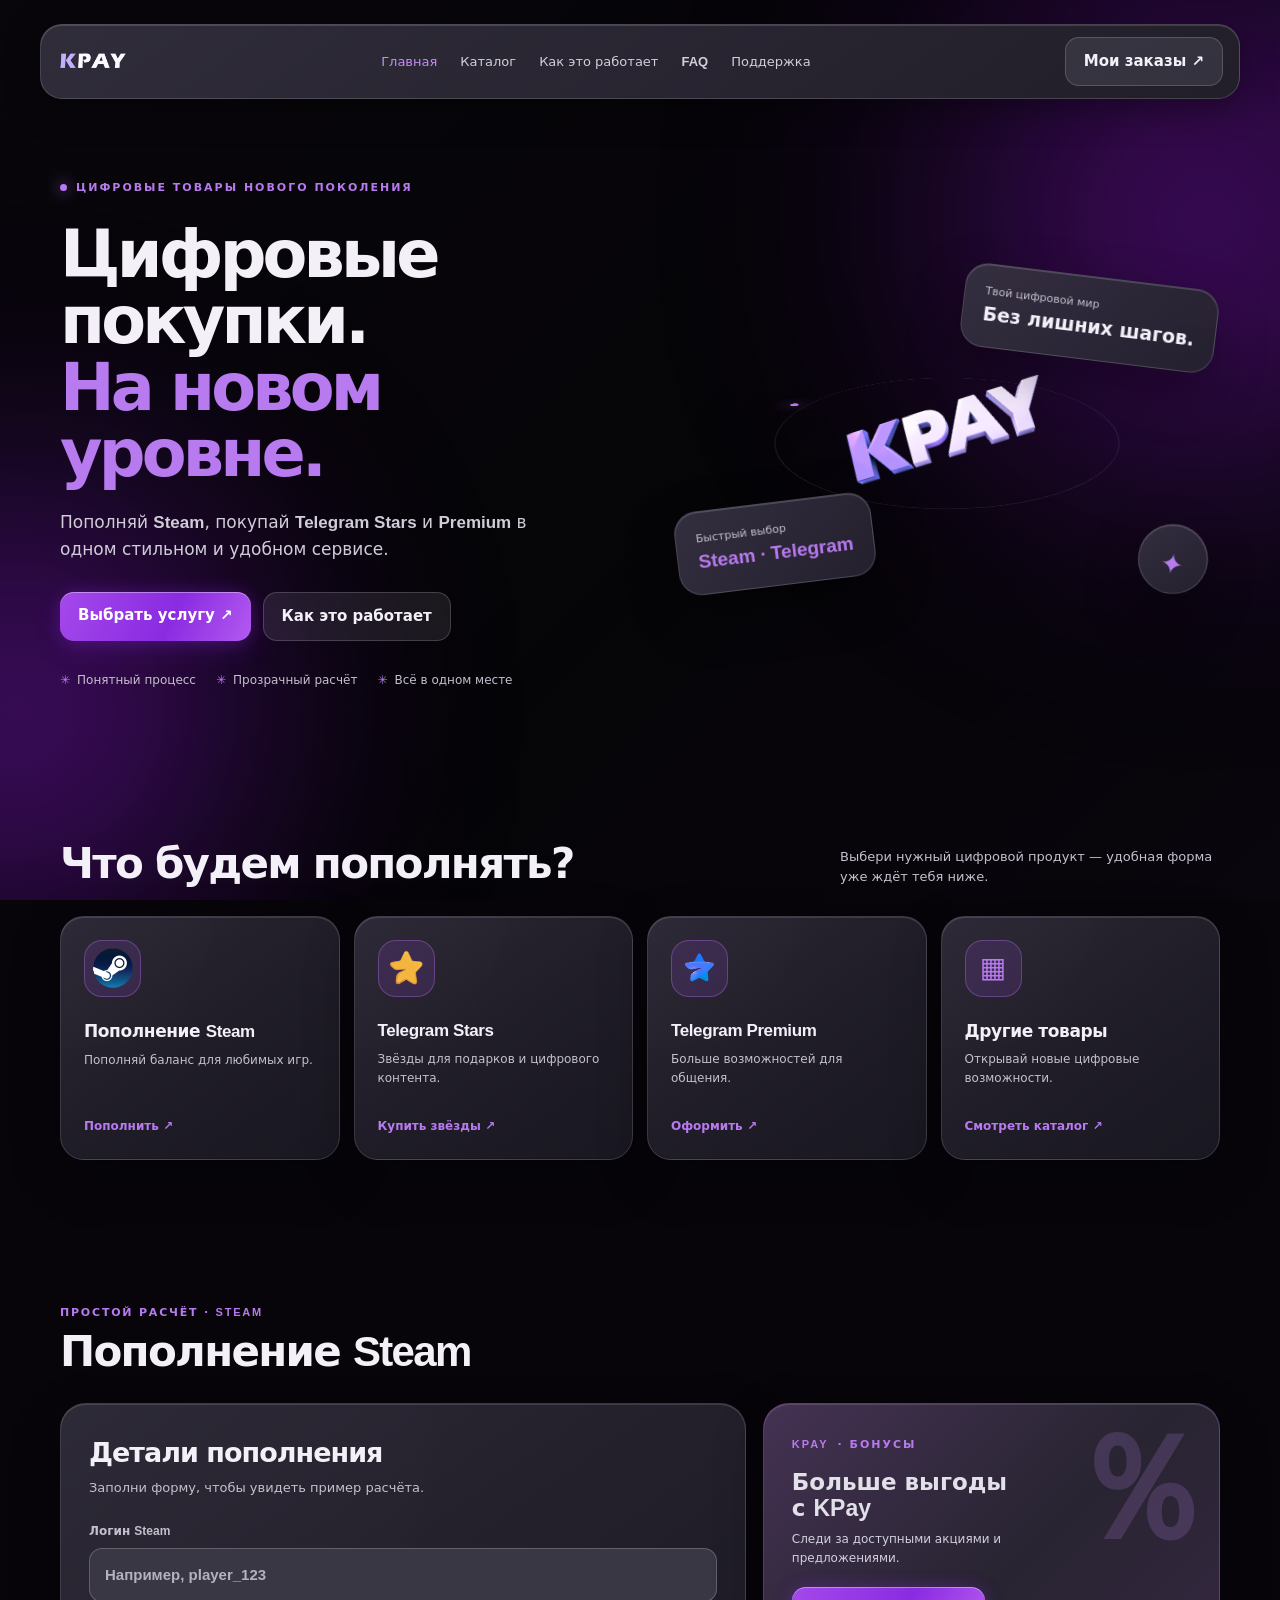
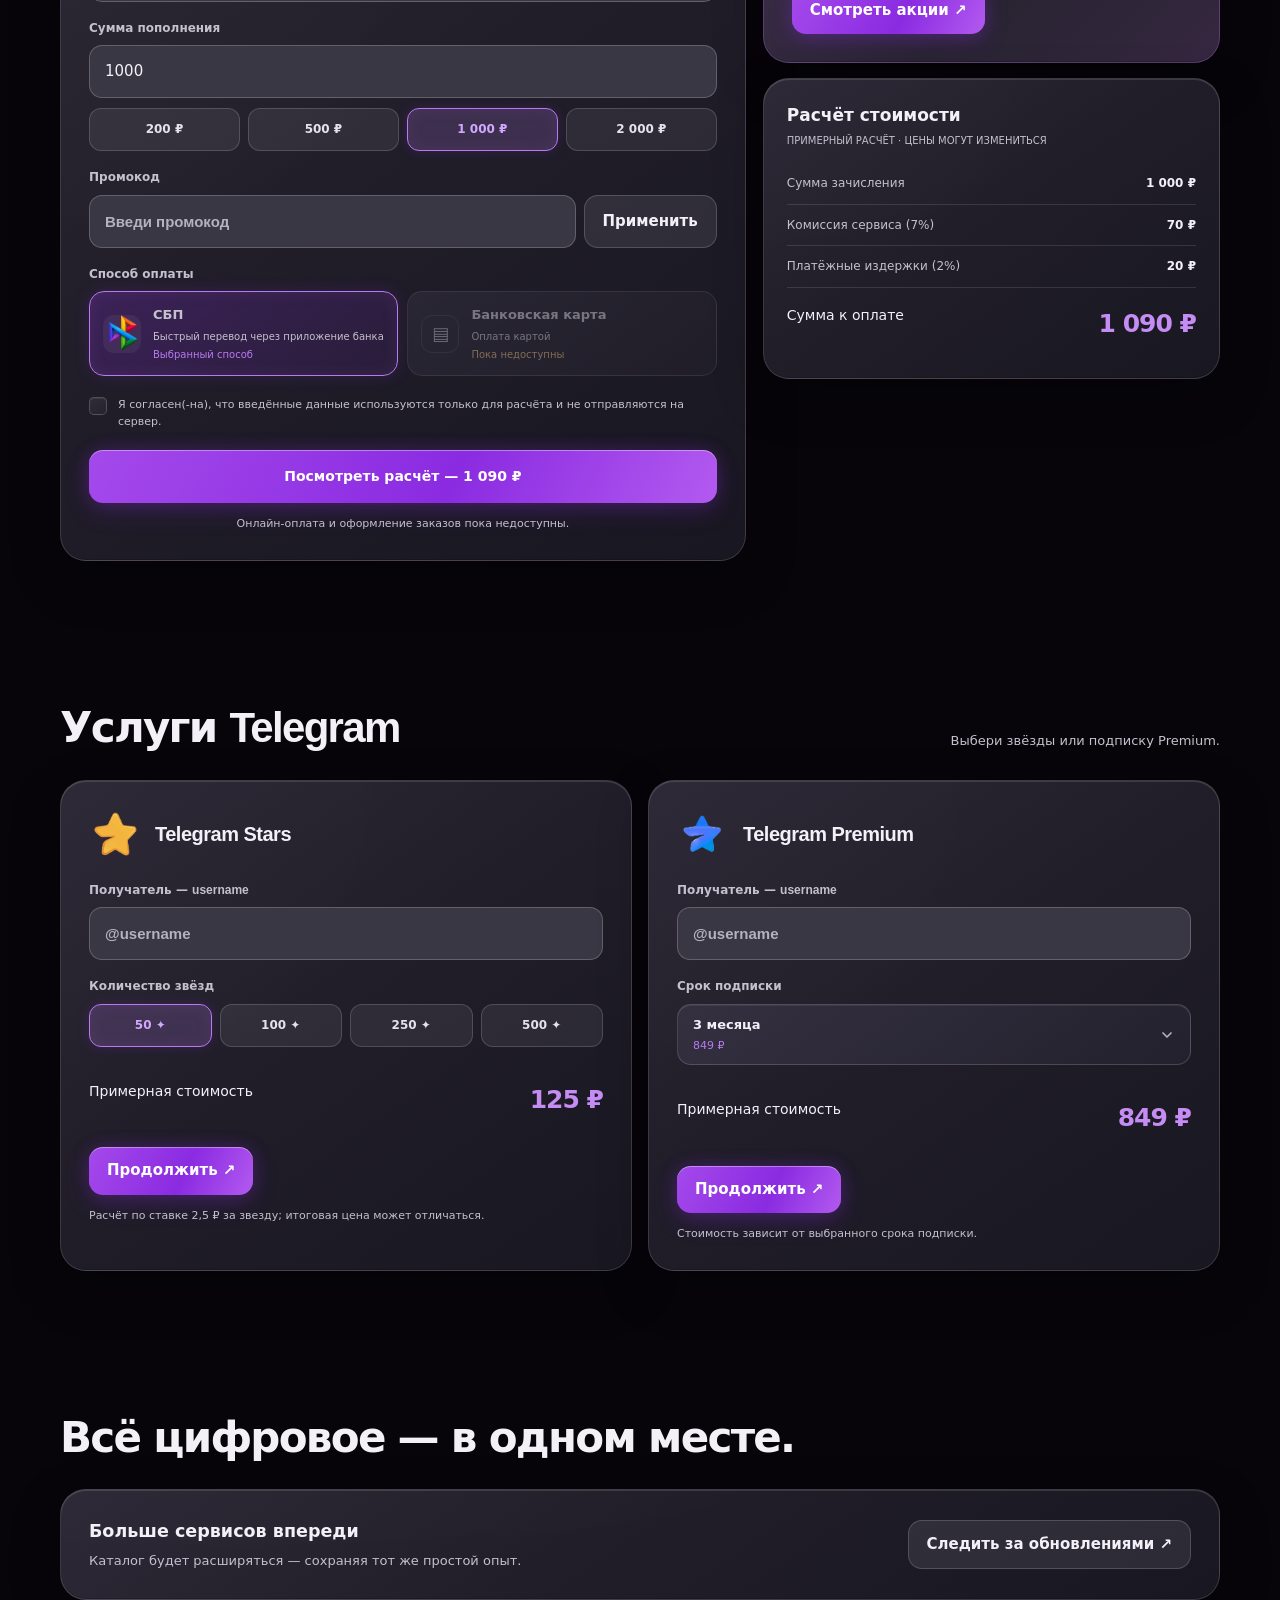
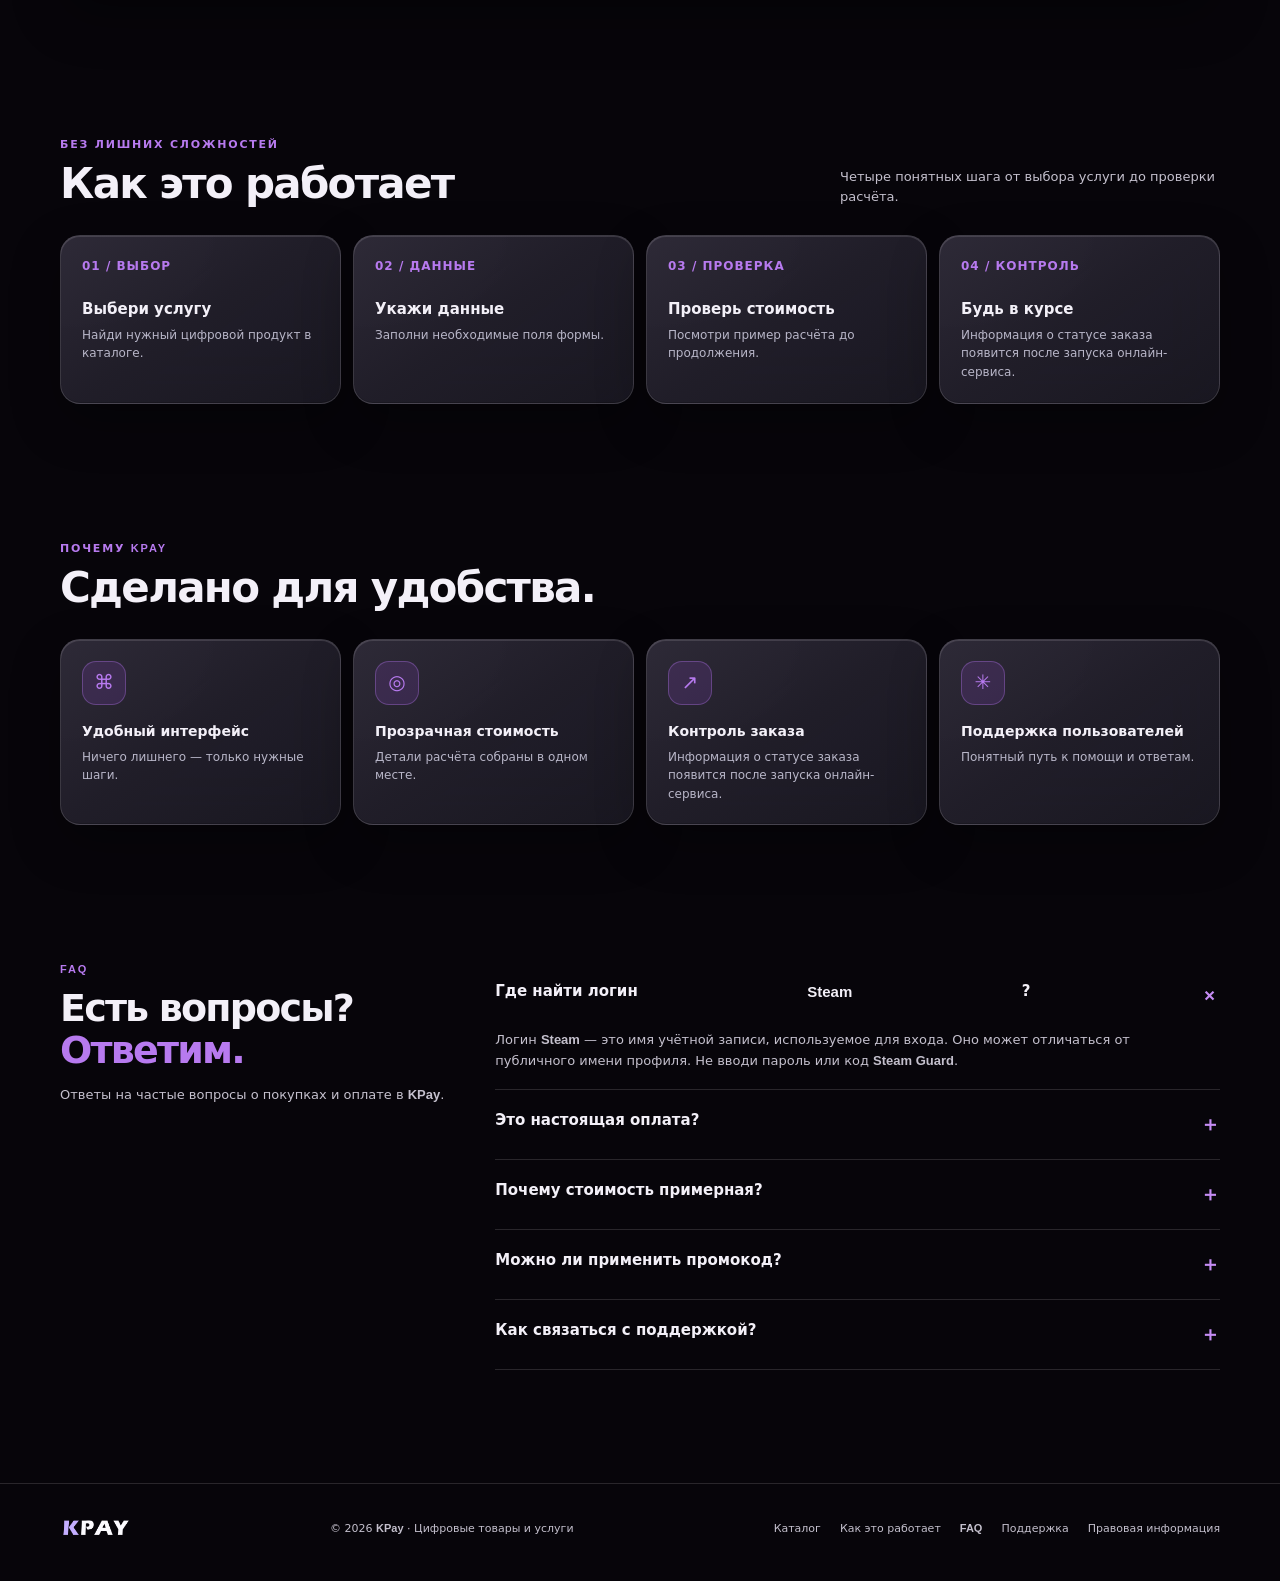
==== index.html @ a268ba8a "Add files via upload" ====
<!doctype html>
<html lang="ru">
<head>
<meta charset="utf-8"><meta name="viewport" content="width=device-width,initial-scale=1">
<meta name="theme-color" content="#07050A"><title>KPay — цифровые покупки на новом уровне</title>
<link rel="stylesheet" href="style.css">
</head>
<body class="home-page">
<div class="ambient-orbs" aria-hidden="true"><span class="ambient-orb ambient-orb-left"></span><span class="ambient-orb ambient-orb-right"></span></div>
<header class="nav">
<a class="brand" href="#home" aria-label="KPay — главная"><img class="brand-logo" src="images/logo.png" alt="KPay"></a>
<nav class="navlinks" aria-label="Основная навигация"><a class="active" href="#home">Главная</a><a href="#catalog">Каталог</a><a href="#how">Как это работает</a><a href="#faq"><span lang="en">FAQ</span></a><a href="#footer">Поддержка</a></nav>
<a class="orders" href="buy.html">Мои заказы ↗</a>
<button class="menu" id="menu" aria-label="Открыть меню" aria-expanded="false">☰</button>
</header>
<nav class="mobile-nav" id="mobileNav" aria-label="Мобильная навигация"><a href="#home">Главная</a><a href="#catalog">Каталог</a><a href="#how">Как это работает</a><a href="#faq"><span lang="en">FAQ</span></a><a href="#footer">Поддержка</a><a href="buy.html">Мои заказы</a><a href="#steam">Пополнение <span lang="en">Steam</span></a></nav>
<main>
<div class="wrap">
<section class="hero" id="home">
<div class="hero-copy"><div class="eyebrow"><i class="pulse"></i> Цифровые товары нового поколения</div>
<h1>Цифровые покупки.<br><span>На новом уровне.</span></h1>
<p>Пополняй <span lang="en">Steam</span>, покупай <span lang="en">Telegram Stars</span> и <span lang="en">Premium</span> в одном стильном и удобном сервисе.</p>
<div class="actions"><a class="btn btn-primary" href="#catalog">Выбрать услугу ↗</a><a class="btn btn-secondary" href="#how">Как это работает</a></div>
<div class="trust"><span><b class="check">✳</b> Понятный процесс</span><span><b class="check">✳</b> Прозрачный расчёт</span><span><b class="check">✳</b> Всё в одном месте</span></div></div>
<div class="art" aria-label="Декоративная композиция из стеклянных цифровых объектов"><div class="orbit"></div><img class="coin" src="images/sio.png" alt="sio"><div class="float-card fc1"><small>Твой цифровой мир</small><strong>Без лишних шагов.</strong></div><div class="float-card fc2"><small>Быстрый выбор</small><strong class="mint-text" lang="en">Steam · Telegram</strong></div><div class="float-card fc3">✦</div></div>
</section>
<section id="catalog"><div class="section-head"><div><h2>Что будем пополнять?</h2></div><p>Выбери нужный цифровой продукт — удобная форма уже ждёт тебя ниже.</p></div>
<div class="catalog">
<article class="product glass"><div class="picon"><img class="product-logo" src="images/steam.png" alt=""></div><h3>Пополнение <span lang="en">Steam</span></h3><p>Пополняй баланс для любимых игр.</p><a class="text-btn" href="#steam">Пополнить <span>↗</span></a></article>
<article class="product glass"><div class="picon"><img class="product-logo" src="images/asda.png" alt=""></div><h3 lang="en">Telegram Stars</h3><p>Звёзды для подарков и цифрового контента.</p><a class="text-btn" href="#stars">Купить звёзды <span>↗</span></a></article>
<article class="product glass"><div class="picon"><img class="product-logo" src="images/sad.png" alt=""></div><h3 lang="en">Telegram Premium</h3><p>Больше возможностей для общения.</p><a class="text-btn" href="#premium">Оформить <span>↗</span></a></article>
<article class="product glass"><div class="picon">▦</div><h3>Другие товары</h3><p>Открывай новые цифровые возможности.</p><a class="text-btn" href="#other">Смотреть каталог <span>↗</span></a></article>
</div></section>
<section class="steam" id="steam"><div class="section-head"><div><div class="kicker">Простой расчёт · <span lang="en">Steam</span></div><h2>Пополнение <span lang="en">Steam</span></h2></div></div>
<div class="form-layout"><form class="panel glass" id="steamForm"><h2>Детали пополнения</h2><p class="sub">Заполни форму, чтобы увидеть пример расчёта.</p>
<div class="field"><label for="login">Логин <span lang="en">Steam</span></label><input id="login" placeholder="Например, player_123" autocomplete="off" lang="en"></div>
<div class="field"><label for="amount">Сумма пополнения</label><input id="amount" type="number" min="100" max="100000" step="50" value="1000"><div class="amounts amounts-spaced"><button type="button" class="amount" data-amount="200">200 ₽</button><button type="button" class="amount" data-amount="500">500 ₽</button><button type="button" class="amount selected" data-amount="1000">1 000 ₽</button><button type="button" class="amount" data-amount="2000">2 000 ₽</button></div></div>
<div class="field"><label for="promo">Промокод</label><div class="promo-row"><input id="promo" placeholder="Введи промокод" lang="en"><button class="btn btn-secondary" type="button" id="applyPromo">Применить</button></div><div id="promoMsg" class="hint promo-message"></div></div>
<div class="field"><span class="field-label">Способ оплаты</span><div class="payment-options">
<button type="button" class="pay-option selected" data-pay="СБП" aria-pressed="true"><img class="payment-logo" src="images/sbp.png" alt=""><span class="payment-copy"><strong>СБП</strong><span class="payment-description">Быстрый перевод через приложение банка</span><span class="payment-caption">Выбранный способ</span></span></button>
<button type="button" class="pay-option pay-option-disabled" disabled aria-label="Банковская карта — пока недоступна"><span class="card-icon" aria-hidden="true">▤</span><span class="payment-copy"><strong>Банковская карта</strong><span class="payment-description">Оплата картой</span><span class="payment-status">Пока недоступны</span></span></button>
</div></div>
<label class="terms"><input type="checkbox" id="agree"><span>Я согласен(-на), что введённые данные используются только для расчёта и не отправляются на сервер.</span></label>
<button class="btn btn-primary pay-button" type="submit">Посмотреть расчёт — <span id="payAmount">1 090 ₽</span></button><p class="notice">Онлайн-оплата и оформление заказов пока недоступны.</p></form>
<aside class="side-stack"><div class="panel glass promo-card"><div class="eyebrow"><span lang="en">KPay</span> · бонусы</div><h3>Больше выгоды с <span lang="en">KPay</span></h3><p>Следи за доступными акциями и предложениями.</p><button class="btn btn-primary" type="button" data-toast="Акции появятся позже">Смотреть акции ↗</button></div>
<div class="panel glass summary"><h3>Расчёт стоимости</h3><div class="estimate-label">ПРИМЕРНЫЙ РАСЧЁТ · ЦЕНЫ МОГУТ ИЗМЕНИТЬСЯ</div><div class="sumline"><span>Сумма зачисления</span><strong id="credit">1 000 ₽</strong></div><div class="sumline"><span>Комиссия сервиса (7%)</span><strong id="fee">70 ₽</strong></div><div class="sumline"><span>Платёжные издержки (2%)</span><strong id="costs">20 ₽</strong></div><div class="sumline total"><span>Сумма к оплате</span><strong id="total">1 090 ₽</strong></div></div></aside></div></section>
<section id="telegram"><div class="section-head"><div><h2>Услуги <span lang="en">Telegram</span></h2></div><p>Выбери звёзды или подписку Premium.</p></div><div class="telegram-products">
<article class="panel glass telegram-product" id="stars"><div class="telegram-product-head"><img class="telegram-product-logo" src="images/asda.png" alt=""><h3 lang="en">Telegram Stars</h3></div><div class="field"><label for="recipient">Получатель — <span lang="en">username</span></label><input id="recipient" placeholder="@username" lang="en"></div><div class="field"><span class="field-label">Количество звёзд</span><div class="amounts" id="starAmounts"><button class="amount selected" data-stars="50" type="button">50 ✦</button><button class="amount" data-stars="100" type="button">100 ✦</button><button class="amount" data-stars="250" type="button">250 ✦</button><button class="amount" data-stars="500" type="button">500 ✦</button></div></div><div class="sumline total"><span>Примерная стоимость</span><strong id="starTotal">125 ₽</strong></div><button class="btn btn-primary action-spaced" type="button" data-order-type="stars">Продолжить ↗</button><p class="notice notice-left">Расчёт по ставке 2,5 ₽ за звезду; итоговая цена может отличаться.</p></article>
<article class="panel glass telegram-product" id="premium"><div class="telegram-product-head"><img class="telegram-product-logo" src="images/sad.png" alt=""><h3 lang="en">Telegram Premium</h3></div><div class="field"><label for="premiumUser">Получатель — <span lang="en">username</span></label><input id="premiumUser" placeholder="@username" lang="en"></div><div class="field"><span class="field-label" id="periodLabel">Срок подписки</span><div class="duration-select"><button class="duration-trigger" type="button" id="periodToggle" aria-haspopup="listbox" aria-expanded="false" aria-labelledby="periodLabel periodValue"><span class="duration-current"><strong id="periodValue">3 месяца</strong><span id="periodPrice">849 ₽</span></span><svg class="duration-chevron" aria-hidden="true" viewBox="0 0 16 16"><path d="m4 6 4 4 4-4"/></svg></button><div class="duration-menu" id="periodOptions" role="listbox" aria-labelledby="periodLabel" hidden><button class="duration-option selected" type="button" role="option" aria-selected="true" data-period="3"><span>3 месяца</span><strong>849 ₽</strong></button><button class="duration-option" type="button" role="option" aria-selected="false" data-period="6"><span>6 месяцев</span><strong>1 599 ₽</strong></button><button class="duration-option" type="button" role="option" aria-selected="false" data-period="12"><span>12 месяцев</span><strong>2 999 ₽</strong></button></div></div></div><div class="sumline total"><span>Примерная стоимость</span><strong id="premiumTotal">849 ₽</strong></div><button class="btn btn-primary action-spaced" type="button" data-order-type="premium">Продолжить ↗</button><p class="notice notice-left">Стоимость зависит от выбранного срока подписки.</p></article>
</div></section>
<section id="other"><div class="section-head"><div><h2>Всё цифровое — в одном месте.</h2></div></div><div class="panel glass ecosystem-panel"><div><h3 class="ecosystem-title">Больше сервисов впереди</h3><p class="ecosystem-description">Каталог будет расширяться — сохраняя тот же простой опыт.</p></div><button class="btn btn-secondary" data-toast="Новые товары появятся позже">Следить за обновлениями ↗</button></div></section>
<section id="how"><div class="section-head"><div><div class="kicker">Без лишних сложностей</div><h2>Как это работает</h2></div><p>Четыре понятных шага от выбора услуги до проверки расчёта.</p></div><div class="steps"><article class="step glass"><div class="num">01 / ВЫБОР</div><h3>Выбери услугу</h3><p>Найди нужный цифровой продукт в каталоге.</p></article><article class="step glass"><div class="num">02 / ДАННЫЕ</div><h3>Укажи данные</h3><p>Заполни необходимые поля формы.</p></article><article class="step glass"><div class="num">03 / ПРОВЕРКА</div><h3>Проверь стоимость</h3><p>Посмотри пример расчёта до продолжения.</p></article><article class="step glass"><div class="num">04 / КОНТРОЛЬ</div><h3>Будь в курсе</h3><p>Информация о статусе заказа появится после запуска онлайн-сервиса.</p></article></div></section>
<section><div class="section-head"><div><div class="kicker">Почему <span lang="en">KPay</span></div><h2>Сделано для удобства.</h2></div></div><div class="benefits"><article class="benefit glass"><div class="picon">⌘</div><h3>Удобный интерфейс</h3><p>Ничего лишнего — только нужные шаги.</p></article><article class="benefit glass"><div class="picon">◎</div><h3>Прозрачная стоимость</h3><p>Детали расчёта собраны в одном месте.</p></article><article class="benefit glass"><div class="picon">↗</div><h3>Контроль заказа</h3><p>Информация о статусе заказа появится после запуска онлайн-сервиса.</p></article><article class="benefit glass"><div class="picon">✳</div><h3>Поддержка пользователей</h3><p>Понятный путь к помощи и ответам.</p></article></div></section>
<section id="faq"><div class="faq-grid"><div><div class="kicker" lang="en">FAQ</div><h2>Есть вопросы?<br><span class="faq-highlight">Ответим.</span></h2><p>Ответы на частые вопросы о покупках и оплате в <span lang="en">KPay</span>.</p></div><div>
<div class="faq-item open"><button class="faq-q" aria-expanded="true">Где найти логин <span lang="en">Steam</span>?<span>＋</span></button><div class="faq-a">Логин <span lang="en">Steam</span> — это имя учётной записи, используемое для входа. Оно может отличаться от публичного имени профиля. Не вводи пароль или код <span lang="en">Steam Guard</span>.</div></div>
<div class="faq-item"><button class="faq-q" aria-expanded="false">Это настоящая оплата?<span>＋</span></button><div class="faq-a">Онлайн-оплата и оформление заказов пока недоступны. Когда сервис будет готов, мы обновим эту страницу.</div></div>
<div class="faq-item"><button class="faq-q" aria-expanded="false">Почему стоимость примерная?<span>＋</span></button><div class="faq-a">Это предварительный расчёт, а не окончательная цена.</div></div>
<div class="faq-item"><button class="faq-q" aria-expanded="false">Можно ли применить промокод?<span>＋</span></button><div class="faq-a">Промокод <span lang="en">KPay10</span> уменьшает сумму в расчёте на 10%. Онлайн-оплата пока недоступна.</div></div>
<div class="faq-item"><button class="faq-q" aria-expanded="false">Как связаться с поддержкой?<span>＋</span></button><div class="faq-a">Контакты поддержки появятся здесь позже.</div></div>
</div></div></section>
</div>
</main>
<footer id="footer"><div class="wrap foot"><a class="brand" href="#home" aria-label="KPay — главная"><img class="brand-logo" src="images/logo.png" alt="KPay"></a><div>© 2026 <span lang="en">KPay</span> · Цифровые товары и услуги</div><nav class="footlinks"><a href="#catalog">Каталог</a><a href="#how">Как это работает</a><a href="#faq"><span lang="en">FAQ</span></a><a href="#footer" data-toast="Контакты поддержки появятся позже">Поддержка</a><a href="#footer" data-toast="Правовая информация появится позже">Правовая информация</a></nav></div></footer>
<div class="toast" id="toast" role="status" aria-live="polite"></div>
<script src="script.js?v=20261021"></script>
</body></html>
---- style.css ----
:root{--bg:#171717;--snow:#F4FFFB;--mint:#21F1A8;--muted:#a7b4ae;--line:rgba(244,255,251,.12);--glass:rgba(255,255,255,.055);--r:26px}
*{box-sizing:border-box}html{scroll-behavior:smooth;scroll-padding-top:100px}body{margin:0;background:var(--bg);color:var(--snow);font:15px/1.55 Inter,ui-sans-serif,system-ui,-apple-system,BlinkMacSystemFont,"Segoe UI",sans-serif;overflow-x:hidden}
body:before{content:"";position:fixed;inset:0;pointer-events:none;z-index:-1;background:radial-gradient(ellipse at 78% 12%,rgba(33,241,168,.16),transparent 34%),radial-gradient(ellipse at 8% 48%,rgba(33,241,168,.1),transparent 32%),linear-gradient(140deg,#191d1b,#151615 60%,#191c1a);background-size:180% 180%,170% 170%,100% 100%;animation:background-flow 24s ease-in-out infinite alternate}
body:after{content:"";position:fixed;inset:-24%;z-index:-1;pointer-events:none;background:radial-gradient(ellipse at 70% 75%,rgba(33,241,168,.12),transparent 35%),radial-gradient(ellipse at 28% 20%,rgba(91,139,255,.07),transparent 33%);filter:blur(55px);animation:liquid-drift 30s ease-in-out infinite alternate}
a{color:inherit;text-decoration:none}button,input,select{font:inherit}button,a{ -webkit-tap-highlight-color:transparent}button{cursor:pointer}
img{-webkit-user-drag:none;user-select:none;-webkit-user-select:none}
.wrap{width:min(1160px,calc(100% - 40px));margin:auto}.glass{background:linear-gradient(145deg,rgba(255,255,255,.105),rgba(255,255,255,.035) 48%,rgba(255,255,255,.018)),radial-gradient(ellipse at 0% 0%,rgba(255,255,255,.07),transparent 55%);border:1px solid rgba(244,255,251,.16);box-shadow:inset 0 1px rgba(255,255,255,.2),inset 0 -1px rgba(255,255,255,.035),0 18px 60px #0004;backdrop-filter:blur(30px) saturate(145%);-webkit-backdrop-filter:blur(30px) saturate(145%)}
.nav{position:sticky;top:12px;z-index:20;margin:12px auto 0;width:min(1200px,calc(100% - 28px));border-radius:22px;padding:12px 16px;display:flex;align-items:center;gap:25px;background:linear-gradient(145deg,rgba(255,255,255,.095),rgba(255,255,255,.025)),rgba(23,23,23,.72);border:1px solid rgba(244,255,251,.17);backdrop-filter:blur(30px) saturate(150%);-webkit-backdrop-filter:blur(30px) saturate(150%);box-shadow:inset 0 1px rgba(255,255,255,.16),0 10px 35px #0004}
.brand{display:flex;align-items:center;white-space:nowrap}.brand-logo{display:block;width:70px;height:auto;border-radius:12px}
:lang(en){font-family:"Eras Bold ITC",sans-serif;font-weight:700}
.navlinks{display:flex;gap:23px;margin:auto;color:#c0cac5;font-size:13px}.navlinks a:hover,.navlinks a.active{color:var(--mint)}.orders,.btn{border:0;border-radius:14px;padding:12px 18px;font-weight:750;transition:transform .22s,box-shadow .22s,background .22s}.orders{background:rgba(255,255,255,.07);border:1px solid var(--line);color:var(--snow);white-space:nowrap}.orders[aria-expanded="true"]{border-color:rgba(33,241,168,.7);box-shadow:0 0 18px rgba(33,241,168,.15)}.btn-primary{background:linear-gradient(115deg,#43f7b7,var(--mint) 60%,#8dffd5);color:#10231b;box-shadow:inset 0 1px #ffffff9c,0 8px 28px #21f1a822}.btn-secondary{background:rgba(255,255,255,.04);color:var(--snow);border:1px solid #ffffff24}.btn:hover,.orders:hover{transform:translateY(-2px);box-shadow:0 10px 28px #21f1a822}.menu{display:none;background:none;color:var(--snow);border:1px solid var(--line);border-radius:12px;padding:8px 11px}
.orders-page-wrap{width:min(1040px,calc(100% - 32px));margin:48px auto 64px}.orders-page{padding:28px;border-radius:28px}.orders-page-header{display:flex;align-items:center;justify-content:space-between;gap:18px;margin-bottom:26px}.orders-page h1{margin:8px 0 0;font-size:clamp(32px,4vw,48px);letter-spacing:-1.8px}.orders-list{display:grid;gap:12px}.order-empty{padding:18px 14px;border-radius:16px;border:1px dashed rgba(244,255,251,.16);color:var(--muted);line-height:1.5}.order-item{padding:14px 16px;border-radius:16px;background:rgba(255,255,255,.04);border:1px solid rgba(244,255,251,.1)}.order-top{display:flex;align-items:center;justify-content:space-between;gap:10px;margin-bottom:8px}.order-id{font-size:11px;font-weight:800;letter-spacing:.12em;text-transform:uppercase;color:var(--mint)}.order-status{display:inline-flex;align-items:center;padding:5px 8px;border-radius:999px;background:rgba(33,241,168,.12);color:var(--mint);font-size:11px;font-weight:700}.order-status.done{background:rgba(33,241,168,.14);color:var(--mint)}.order-status.pending{background:rgba(255,188,66,.14);color:#ffd166}.order-item h4{margin:0 0 6px;font-size:18px;letter-spacing:-.4px}.order-item p{margin:0;color:var(--muted);font-size:12px;line-height:1.55}.order-meta{display:flex;align-items:center;justify-content:space-between;gap:12px;margin-top:12px;font-size:12px;color:var(--muted)}.order-meta strong{color:var(--snow);font-size:14px}
@media(max-width:640px){.orders-page-header{flex-direction:column;align-items:flex-start}.orders-page{padding:20px}.orders-page h1{font-size:32px}.orders-list{gap:10px}.order-meta{flex-direction:column;align-items:flex-start}}

.orders-page{animation:orders-page-enter .65s cubic-bezier(.2,.75,.25,1) both}
.orders-page-header{animation:orders-content-enter .55s .08s ease-out both}
.order-item{animation:orders-content-enter .45s ease-out both;transition:transform .25s ease,border-color .25s ease,background .25s ease,box-shadow .25s ease}
.order-item:nth-child(2){animation-delay:.08s}
.order-item:nth-child(3){animation-delay:.16s}
.order-item:nth-child(4){animation-delay:.24s}
.order-item:hover{transform:translateY(-3px);border-color:rgba(183,122,239,.48);background:rgba(183,122,239,.07);box-shadow:0 12px 30px rgba(0,0,0,.2)}
.order-empty{animation:orders-content-enter .45s ease-out both}
.orders-page-header .btn{transition:transform .22s ease,box-shadow .22s ease,border-color .22s ease}
@keyframes orders-page-enter{from{opacity:0;transform:translateY(22px) scale(.985)}to{opacity:1;transform:translateY(0) scale(1)}}
@keyframes orders-content-enter{from{opacity:0;transform:translateY(14px)}to{opacity:1;transform:translateY(0)}}
@media(prefers-reduced-motion:reduce){.orders-page,.orders-page-header,.order-item,.order-empty{animation:none}.order-item,.orders-page-header .btn{transition:none}}

.home-page .nav{animation:home-intro .55s ease-out both}
.home-page .hero-copy>*{animation:home-intro .65s ease-out both}
.home-page .hero-copy>*:nth-child(2){animation-delay:.08s}
.home-page .hero-copy>*:nth-child(3){animation-delay:.16s}
.home-page .hero-copy>*:nth-child(4){animation-delay:.24s}
.home-page .hero-copy>*:nth-child(5){animation-delay:.32s}
.home-page .art{animation:home-intro .8s .12s ease-out both}
.home-reveal{opacity:0;transform:translateY(24px);transition:opacity .65s ease,transform .65s cubic-bezier(.2,.75,.25,1)}
.home-reveal.is-visible{opacity:1;transform:translateY(0)}
.home-reveal.is-visible .product{animation:home-card-enter .5s ease-out both}
.home-reveal.is-visible .product:nth-child(2){animation-delay:.08s}
.home-reveal.is-visible .product:nth-child(3){animation-delay:.16s}
.home-reveal.is-visible .product:nth-child(4){animation-delay:.24s}
@keyframes home-intro{from{opacity:0;transform:translateY(20px)}to{opacity:1;transform:translateY(0)}}
@keyframes home-card-enter{from{opacity:0}to{opacity:1}}
@media(prefers-reduced-motion:reduce){.home-page .nav,.home-page .hero-copy>*,.home-page .art,.home-reveal,.home-reveal.is-visible .product{animation:none;transition:none;opacity:1;transform:none}}
.hero{display:grid;grid-template-columns:1.03fr .97fr;gap:35px;align-items:center;padding:88px 0 76px;min-height:570px}.eyebrow{display:inline-flex;align-items:center;gap:9px;color:var(--mint);font-size:11px;font-weight:800;text-transform:uppercase;letter-spacing:2px}.pulse{width:7px;height:7px;background:var(--mint);border-radius:50%;box-shadow:0 0 15px var(--mint)}h1{font-size:clamp(42px,5.1vw,68px);line-height:1.02;letter-spacing:-3.8px;margin:22px 0 22px;font-weight:800}h1 span{color:var(--mint)}.hero p{font-size:17px;color:#b5c0bb;max-width:470px;margin:0 0 29px}.actions{display:flex;gap:12px;flex-wrap:wrap}.trust{display:flex;gap:20px;flex-wrap:wrap;color:#a8b4ae;font-size:12px;margin-top:30px}.trust span{display:flex;gap:7px;align-items:center}.check{color:var(--mint)}
.art{height:400px;position:relative;display:grid;place-items:center;perspective:900px}.orb{display:none}.orbit{position:absolute;width:340px;height:340px;border:1px solid #d5fff51c;border-radius:50%;transform:rotateX(68deg) rotateZ(-22deg)}.orbit:after{content:"";position:absolute;left:12%;top:9%;width:9px;height:9px;border-radius:50%;background:var(--mint);box-shadow:0 0 24px var(--mint)}
.coin{position:absolute;width:220px;height:auto;display:block;object-fit:contain;transform:rotate(-17deg);animation:float 6s ease-in-out infinite;padding:0;border:none;background:transparent;box-shadow:none;border-radius:0}.float-card{position:absolute;border-radius:23px;padding:18px 20px;background:linear-gradient(135deg,#ffffff18,#ffffff05);border:1px solid #ffffff28;backdrop-filter:blur(20px);box-shadow:inset 0 1px #ffffff26,0 20px 50px #0005}.float-card small{display:block;color:#a9b9b2;font-size:11px}.float-card strong{font-size:19px}.fc1{top:44px;right:3px;transform:rotate(7deg)}.fc2{bottom:46px;left:2px;transform:rotate(-7deg)}.fc3{right:12px;bottom:38px;border-radius:50%;width:70px;height:70px;display:grid;place-items:center;font-size:28px;color:var(--mint);transform:rotate(12deg)}
section{padding:68px 0}.section-head{display:flex;justify-content:space-between;align-items:end;gap:20px;margin-bottom:28px}.kicker{color:var(--mint);font-size:11px;font-weight:800;letter-spacing:1.8px;text-transform:uppercase}.section-head h2{font-size:clamp(28px,3.5vw,42px);letter-spacing:-1.7px;line-height:1.1;margin:8px 0 0}.section-head p{color:var(--muted);max-width:380px;margin:0;font-size:13px}
.catalog{display:grid;grid-template-columns:repeat(4,1fr);gap:14px}.product{padding:23px;border-radius:24px;min-height:244px;display:flex;flex-direction:column;align-items:flex-start;transition:transform .25s,border-color .25s;position:relative;overflow:hidden}.product:after{content:"";position:absolute;top:-80%;left:-50%;width:35%;height:250%;transform:rotate(25deg);background:linear-gradient(90deg,transparent,#ffffff0c,transparent);transition:left .6s}.product:hover{transform:translateY(-6px);border-color:#21f1a866}.product:hover:after{left:130%}.picon{height:57px;width:57px;border-radius:18px;background:#21f1a814;border:1px solid #21f1a82e;display:grid;place-items:center;font-size:28px;margin-bottom:21px;color:var(--mint)}.product-logo{width:40px;height:40px;object-fit:contain}.product h3{margin:0 0 6px;font-size:17px;letter-spacing:-.4px}.product p{margin:0 0 20px;color:#a9b4af;font-size:12px;line-height:1.6}.product .text-btn{margin-top:auto;color:var(--mint);font-weight:800;font-size:12px}.text-btn span{display:inline-block;transition:transform .2s}.text-btn:hover span{transform:translateX(4px)}
.telegram-products{display:grid;grid-template-columns:repeat(2,minmax(0,1fr));gap:16px;align-items:stretch}.telegram-product{min-width:0}.telegram-product-head{display:flex;align-items:center;gap:14px;margin-bottom:20px}.telegram-product-head h3{margin:0;font-size:20px;letter-spacing:-.5px}.telegram-product-logo{width:52px;height:52px;object-fit:contain;flex:0 0 52px}.telegram-product .field:first-of-type{margin-top:0}
.duration-select{position:relative;z-index:2}.duration-trigger{width:100%;min-height:58px;display:flex;align-items:center;justify-content:space-between;gap:14px;padding:10px 15px;color:var(--snow);text-align:left;border:1px solid rgba(244,255,251,.16);border-radius:14px;background:linear-gradient(145deg,rgba(255,255,255,.085),rgba(255,255,255,.025));box-shadow:inset 0 1px rgba(255,255,255,.1);cursor:pointer;transition:border-color .2s,box-shadow .2s,background .2s}.duration-trigger:hover,.duration-trigger[aria-expanded="true"]{border-color:rgba(33,241,168,.65);background:linear-gradient(145deg,rgba(33,241,168,.1),rgba(255,255,255,.025));box-shadow:inset 0 1px rgba(255,255,255,.13),0 0 18px rgba(33,241,168,.08)}.duration-current{display:grid;gap:2px}.duration-current strong{font-size:13px}.duration-current span{font-size:11px;color:var(--mint)}.duration-chevron{width:16px;height:16px;flex:0 0 16px;fill:none;stroke:#aab6b0;stroke-width:1.7;stroke-linecap:round;stroke-linejoin:round;transition:transform .2s}.duration-trigger[aria-expanded="true"] .duration-chevron{transform:rotate(180deg)}.duration-menu{position:absolute;top:calc(100% + 8px);left:0;right:0;z-index:5;display:grid;gap:5px;padding:7px;border:1px solid rgba(244,255,251,.16);border-radius:16px;background:rgba(24,29,27,.96);box-shadow:inset 0 1px rgba(255,255,255,.11),0 18px 40px #0008;backdrop-filter:blur(24px) saturate(145%);-webkit-backdrop-filter:blur(24px) saturate(145%)}.duration-menu[hidden]{display:none}.duration-option{width:100%;min-height:48px;display:flex;align-items:center;justify-content:space-between;gap:12px;padding:9px 12px;border:1px solid transparent;border-radius:11px;background:transparent;color:#dce6e1;text-align:left;font:inherit;font-size:12px;cursor:pointer;transition:background .18s,border-color .18s,color .18s}.duration-option strong{font-size:12px;color:#aeb9b3}.duration-option:hover,.duration-option:focus-visible{outline:none;border-color:rgba(244,255,251,.12);background:rgba(255,255,255,.07)}.duration-option.selected{border-color:rgba(33,241,168,.28);background:linear-gradient(100deg,rgba(33,241,168,.15),rgba(33,241,168,.045));color:var(--snow)}.duration-option.selected strong{color:var(--mint)}.duration-trigger:focus-visible{outline:2px solid var(--mint);outline-offset:3px}
.steam{padding-top:76px}.form-layout{display:grid;grid-template-columns:1.2fr .8fr;gap:17px;align-items:start}.panel{border-radius:var(--r);padding:28px}.panel h2{font-size:27px;letter-spacing:-1px;margin:0 0 4px}.sub{margin:0 0 24px;color:#aeb9b3;font-size:13px}.field{margin:17px 0}.field label,.field-label{display:block;font-size:12px;font-weight:750;margin-bottom:8px;color:#dce6e1}.field input,.field select{width:100%;border-radius:13px;border:1px solid #d9eee7;background:#F4FFFB;color:#171717;padding:14px 15px;outline:none;transition:box-shadow .2s,border .2s}.field input:focus,.field select:focus{border-color:var(--mint);box-shadow:0 0 0 3px #21f1a82b}.hint{font-size:11px;color:var(--mint);margin-top:6px;display:inline-block}.amounts{display:grid;grid-template-columns:repeat(4,1fr);gap:8px}.amount{border:1px solid #ffffff1b;border-radius:12px;padding:11px 4px;color:#d9e2dd;background:#ffffff08;font-size:12px;font-weight:750}.amount.selected{background:#21f1a81b;border-color:var(--mint);color:var(--mint);box-shadow:inset 0 0 16px #21f1a80a}.promo-row{display:flex;gap:8px}.promo-row input{min-width:0;flex:1}.promo-row button{white-space:nowrap}.payment-options{display:grid;grid-template-columns:1fr 1fr;gap:9px}.pay-option{min-width:0;min-height:84px;display:flex;align-items:center;gap:12px;border:1px solid #ffffff1c;background:linear-gradient(145deg,#ffffff0a,#ffffff04);border-radius:15px;padding:13px;text-align:left;color:var(--snow);font-size:12px;transition:transform .22s,box-shadow .22s,border-color .22s,background .22s}.payment-logo,.card-icon{flex:0 0 38px;width:38px;height:38px}.payment-logo{object-fit:contain;border-radius:11px;background:#ffffff0a}.card-icon{display:grid;place-items:center;border:1px solid #ffffff1b;border-radius:11px;color:#aab6b0;font-size:18px}.payment-copy{display:block;min-width:0}.payment-copy strong{display:block;font-size:13px;color:var(--snow)}.pay-option .payment-description,.pay-option .payment-caption,.pay-option .payment-status{display:block;font-size:10px;line-height:1.4;margin-top:4px}.pay-option .payment-description{color:#aab6b0}.pay-option .payment-caption{color:var(--mint)}.pay-option.selected{border-color:var(--mint);background:linear-gradient(145deg,#21f1a81c,#21f1a808);box-shadow:inset 0 0 16px #21f1a80a,0 0 12px #21f1a81c}.pay-option-disabled{cursor:not-allowed;opacity:.55;background:#ffffff04}.pay-option-disabled:hover{transform:none;border-color:#ffffff1c;box-shadow:none}.pay-option .payment-status{color:#d1b17b}.terms{display:flex;align-items:flex-start;gap:11px;font-size:11px;color:#b4c0ba;margin:20px 0;cursor:pointer}.terms input{appearance:none;-webkit-appearance:none;flex:0 0 18px;width:18px;height:18px;margin:1px 0 0;border:1px solid #ffffff4a;border-radius:5px;background:linear-gradient(145deg,#ffffff0c,#ffffff04);box-shadow:inset 0 1px #ffffff14;cursor:pointer;transition:background .18s,border-color .18s,box-shadow .18s;position:relative}.terms input:checked{background:linear-gradient(135deg,#43f7b7,var(--mint));border-color:var(--mint);box-shadow:0 0 12px #21f1a83b}.terms input:checked:after{content:"";position:absolute;left:5px;top:2px;width:5px;height:9px;border:solid #10231b;border-width:0 2px 2px 0;transform:rotate(45deg)}.terms input:focus-visible{outline:2px solid var(--mint);outline-offset:3px}.pay-button{width:100%;padding:16px;font-size:14px}.notice{font-size:10px;color:#8e9b94;text-align:center;margin:12px 0 0}
.side-stack{display:grid;gap:15px}.promo-card{min-height:205px;position:relative;overflow:hidden;background:linear-gradient(135deg,#183b2e,#17241e 58%,#1a1c1b)}.promo-card:after{content:"％";position:absolute;font-size:145px;font-weight:900;color:#21f1a812;right:8px;top:12px;line-height:1}.promo-card h3{font-size:23px;max-width:230px;line-height:1.13;margin:14px 0 9px;position:relative;z-index:1}.promo-card p{font-size:12px;color:#b7c7bf;max-width:235px;margin:0 0 20px;position:relative;z-index:1}.promo-card button{position:relative;z-index:1}.summary{padding:23px}.summary h3{margin:0 0 4px;font-size:17px}.estimate-label{font-size:10px;color:#8e9b94;margin-bottom:15px}.sumline{display:flex;justify-content:space-between;gap:12px;padding:11px 0;border-bottom:1px solid #ffffff12;color:#b6c0bb;font-size:12px}.sumline strong{color:#f4fffb;font-weight:700}.sumline.total{border:0;padding-top:17px;font-size:14px;color:var(--snow)}.sumline.total strong{font-size:25px;color:var(--mint);letter-spacing:-1px}
.steps{display:grid;grid-template-columns:repeat(4,1fr);gap:12px}.step{padding:21px;border-radius:20px}.num{font-size:12px;color:var(--mint);font-weight:850;letter-spacing:1px}.step h3{font-size:15px;margin:22px 0 5px}.step p{font-size:12px;color:#aab5af;margin:0}.benefits{display:grid;grid-template-columns:repeat(4,1fr);gap:12px}.benefit{padding:21px;border-radius:20px}.benefit .picon{width:44px;height:44px;border-radius:14px;font-size:20px;margin-bottom:16px}.benefit h3{font-size:14px;margin:0 0 5px}.benefit p{font-size:12px;color:#aab5af;margin:0}
.faq-grid{display:grid;grid-template-columns:.7fr 1.3fr;gap:45px}.faq-grid h2{font-size:38px;line-height:1.1;letter-spacing:-1.8px;margin:10px 0}.faq-grid>div:first-child p{font-size:13px;color:#aab5af}.faq-item{border-bottom:1px solid #ffffff18}.faq-q{width:100%;padding:19px 0;background:none;border:0;color:var(--snow);text-align:left;display:flex;justify-content:space-between;gap:15px;font-weight:700}.faq-q span:last-child{color:var(--mint);font-size:20px;transition:transform .2s}.faq-a{display:none;color:#aebbb4;font-size:13px;padding:0 25px 18px 0}.faq-item.open .faq-a{display:block}.faq-item.open .faq-q span:last-child{transform:rotate(45deg)}
footer{margin-top:45px;border-top:1px solid #ffffff14;padding:28px 0 35px;color:#a4b0a9;font-size:11px}.foot{display:flex;justify-content:space-between;align-items:center;gap:20px;flex-wrap:wrap}.footlinks{display:flex;gap:19px;flex-wrap:wrap}.footlinks a:hover{color:var(--mint)}.toast{position:fixed;z-index:50;bottom:22px;left:50%;transform:translate(-50%,20px);opacity:0;pointer-events:none;background:#f4fffb;color:#171717;padding:13px 19px;border-radius:14px;box-shadow:0 15px 40px #0007;font-size:13px;font-weight:750;transition:.25s}.toast.show{opacity:1;transform:translate(-50%,0)}.mobile-nav{display:none}.mint-text{color:var(--mint)}.amounts-spaced{margin-top:10px}.promo-message{display:none}.content-panel{max-width:720px}.action-spaced{margin-top:17px}.notice-left{text-align:left}.ecosystem-panel{display:flex;justify-content:space-between;align-items:center;gap:20px;flex-wrap:wrap}.ecosystem-title{margin:0 0 5px}.ecosystem-description{margin:0;color:#aab5af;font-size:13px}.faq-highlight{color:var(--mint)}
@keyframes float{0%,100%{transform:translateY(0) rotate(-17deg)}50%{transform:translateY(-13px) rotate(-12deg)}}@keyframes drift{0%,100%{transform:scale(1)}50%{transform:scale(1.12)}}@keyframes background-flow{0%{background-position:0% 0%,100% 100%,50% 50%}100%{background-position:100% 65%,0% 35%,50% 50%}}@keyframes liquid-drift{0%{transform:translate3d(-3%,1%,0) scale(.94) rotate(-4deg)}100%{transform:translate3d(3%,-2%,0) scale(1.08) rotate(4deg)}}
@media(max-width:900px){.navlinks{gap:12px}.nav{gap:15px}.hero{gap:12px}.catalog{grid-template-columns:repeat(2,1fr)}.form-layout{grid-template-columns:1fr  .8fr}.panel{padding:22px}.steps,.benefits{grid-template-columns:repeat(2,1fr)}}
@media(max-width:680px){.wrap{width:calc(100% - 30px)}.nav{top:8px;margin-top:8px;padding:10px 12px;width:calc(100% - 18px)}.navlinks,.orders{display:none}.menu{display:block;margin-left:auto}.mobile-nav{position:fixed;z-index:19;top:68px;left:10px;right:10px;padding:13px;border-radius:19px;background:rgba(23,23,23,.96);border:1px solid var(--line);backdrop-filter:blur(25px)}.mobile-nav.open{display:grid;gap:3px}.mobile-nav a{padding:12px;border-radius:10px;color:#dce7e1}.mobile-nav a:hover{background:#21f1a814;color:var(--mint)}.hero{grid-template-columns:1fr;padding:65px 0 34px;gap:0;min-height:0}.hero h1{font-size:46px;letter-spacing:-2.7px}.hero p{font-size:15px}.art{height:300px;order:-1;transform:scale(.83);margin:-20px 0 -20px}.hero-copy{position:relative;z-index:1}.trust{gap:12px}.section-head{display:block}.section-head p{margin-top:12px}.catalog{gap:10px}.product{padding:17px;min-height:230px}.product h3{font-size:15px}.product p{font-size:11px}.picon{width:49px;height:49px;margin-bottom:16px}.telegram-products{grid-template-columns:1fr;gap:12px}.telegram-product{padding:20px}.form-layout{grid-template-columns:1fr}.panel{padding:20px}.steam{padding-top:42px}.steps,.benefits{gap:9px}.step,.benefit{padding:16px}.faq-grid{grid-template-columns:1fr;gap:15px}.faq-grid h2{font-size:32px}.foot{align-items:flex-start;flex-direction:column}.section-head h2{font-size:32px}}
@media(prefers-reduced-motion:reduce){*,*:before,*:after{scroll-behavior:auto!important;animation:none!important;transition:none!important}}
@supports not ((backdrop-filter:blur(1px))){.glass,.nav,.float-card,.mobile-nav{background:#202522}}
.btn-primary{box-shadow:inset 0 1px #ffffff9c,0 0 12px rgba(33,241,168,.22),0 8px 28px rgba(33,241,168,.12)}
.btn-primary:hover{box-shadow:inset 0 1px #ffffffb8,0 0 18px rgba(33,241,168,.48),0 0 34px rgba(33,241,168,.25)}
.btn-secondary,.orders,.amount,.menu{transition:transform .22s,box-shadow .22s,border-color .22s,background .22s}
.btn-secondary:hover,.orders:hover,.amount:hover,.menu:hover{border-color:var(--mint);box-shadow:0 0 14px rgba(33,241,168,.28),0 0 28px rgba(33,241,168,.14)}
.amount.selected{box-shadow:inset 0 0 16px rgba(33,241,168,.08),0 0 12px rgba(33,241,168,.24)}
.btn:focus-visible,.orders:focus-visible,.amount:focus-visible,.pay-option:focus-visible,.menu:focus-visible{outline:2px solid var(--mint);outline-offset:3px}

:root{--bg:#07050A;--snow:#E2E0E8;--mint:#A47ACB;--muted:#AAA8B5;--line:rgba(226,224,232,.12);--glass:rgba(226,224,232,.045)}
body{background:var(--bg)}
body:before{background:linear-gradient(135deg,#08060B,#050407 56%,#09060D)}
body:after{background:radial-gradient(ellipse at 50% 48%,rgba(45,15,67,.15),transparent 52%);filter:blur(65px)}
.ambient-orbs{position:fixed;inset:0;z-index:0;overflow:hidden;pointer-events:none}
.ambient-orb{position:absolute;display:block;width:min(42vw,540px);aspect-ratio:1;border-radius:50%;background:radial-gradient(circle,rgba(151,30,222,.78) 0%,rgba(121,19,191,.52) 32%,rgba(88,12,135,.22) 56%,transparent 72%);filter:blur(68px);opacity:.82;will-change:transform}
.ambient-orb-left{left:-19%;bottom:-18%;animation:orb-float-left 19s ease-in-out infinite alternate}
.ambient-orb-right{right:-17%;top:-12%;width:min(48vw,610px);background:radial-gradient(circle,rgba(159,27,224,.74) 0%,rgba(125,17,190,.5) 34%,rgba(82,10,131,.2) 58%,transparent 72%);animation:orb-float-right 23s ease-in-out infinite alternate}
.nav,main,footer{position:relative;z-index:1}
.glass{background:linear-gradient(145deg,rgba(54,53,64,.88),rgba(43,42,53,.82) 48%,rgba(37,37,48,.76)),radial-gradient(ellipse at 0% 0%,rgba(226,224,232,.06),transparent 55%);border-color:rgba(226,224,232,.1);box-shadow:inset 0 1px rgba(226,224,232,.09),inset 0 -1px rgba(31,30,46,.12),0 18px 50px rgba(9,8,18,.2)}
.nav{background:linear-gradient(145deg,rgba(54,53,64,.94),rgba(43,42,53,.92)),rgba(37,37,48,.9);border-color:rgba(226,224,232,.11);box-shadow:inset 0 1px rgba(226,224,232,.09),0 10px 35px rgba(9,8,18,.2)}
.navlinks{color:#BAB8C3}
.btn-primary{background:linear-gradient(115deg,#885CB0,var(--mint) 60%,#9870BE);color:#fff;box-shadow:inset 0 1px rgba(255,255,255,.28),0 5px 18px rgba(138,43,225,.12)}
.btn-primary:hover{box-shadow:inset 0 1px rgba(255,255,255,.36),0 0 16px rgba(138,43,225,.2),0 0 26px rgba(138,43,225,.1)}

body:after{background:none;filter:none}
.ambient-orb{width:min(70vw,700px);filter:blur(110px);opacity:.7}
.ambient-orb-left{left:-26%;bottom:-18%}
.ambient-orb-right{right:-24%;top:-18%;width:min(76vw,760px);filter:blur(120px);opacity:.68}
@media(max-width:680px){.ambient-orb-left{width:92vw;left:-48%;bottom:3%}.ambient-orb-right{width:96vw;right:-45%;top:2%}}
.btn-secondary,.orders{background:rgba(226,224,232,.055);color:var(--snow);border-color:rgba(226,224,232,.12)}
.btn-secondary:hover,.orders:hover,.amount:hover,.menu:hover{border-color:var(--mint);box-shadow:0 0 12px rgba(138,43,225,.12),0 0 22px rgba(138,43,225,.07)}
.hero p,.section-head p,.trust,.product p,.sub,.field label,.field-label,.duration-chevron,.duration-option,.duration-option strong,.payment-copy strong,.pay-option .payment-description,.terms,.faq-grid>div:first-child p,.faq-a,.foot,.ecosystem-description,.float-card small,.estimate-label,.sumline,.notice{color:#AAA8B5}
.hero p{color:#BAB8C3}
.orbit{border-color:rgba(226,224,232,.12)}
.float-card{background:linear-gradient(135deg,rgba(54,53,64,.96),rgba(43,42,53,.94));border-color:rgba(226,224,232,.12);box-shadow:inset 0 1px rgba(226,224,232,.1),0 20px 50px rgba(9,8,18,.22)}
.duration-trigger{border-color:rgba(226,224,232,.13);background:linear-gradient(145deg,rgba(54,53,64,.86),rgba(43,42,53,.82));box-shadow:inset 0 1px rgba(226,224,232,.08)}
.duration-trigger:hover,.duration-trigger[aria-expanded="true"]{background:linear-gradient(145deg,rgba(138,43,225,.14),rgba(43,42,53,.88));box-shadow:inset 0 1px rgba(226,224,232,.1),0 0 14px rgba(138,43,225,.1)}
.duration-menu{border-color:rgba(226,224,232,.12);background:rgba(43,42,53,.98);box-shadow:inset 0 1px rgba(226,224,232,.08),0 18px 40px rgba(9,8,18,.28)}
.duration-option strong{color:#AAA8B5}
.duration-option:hover,.duration-option:focus-visible{border-color:rgba(226,224,232,.1);background:rgba(226,224,232,.05)}
.field input,.field select{border-color:rgba(226,224,232,.16);background:#33333F;color:#E2E0E8}
.field input::placeholder{color:#A3A1AE}
.amount{border-color:rgba(226,224,232,.12);color:#D0CED8;background:rgba(226,224,232,.045)}
.amount.selected{box-shadow:inset 0 0 16px rgba(138,43,225,.05),0 0 9px rgba(138,43,225,.1)}

:root{--bg:#07050A;--snow:#E2E0E8;--mint:#A47ACB;--muted:#AAA8B5;--line:rgba(226,224,232,.12);--glass:rgba(226,224,232,.045)}
body{background:var(--bg)}
body:before{background:linear-gradient(135deg,#08060B,#050407 56%,#09060D)}
body:after{background:radial-gradient(ellipse at 50% 48%,rgba(45,15,67,.15),transparent 52%);filter:blur(65px)}
.ambient-orbs{position:fixed;inset:0;z-index:0;overflow:hidden;pointer-events:none}
.ambient-orb{position:absolute;display:block;width:min(70vw,700px);aspect-ratio:1;border-radius:50%;background:radial-gradient(circle,rgba(151,30,222,.78) 0%,rgba(121,19,191,.52) 32%,rgba(88,12,135,.22) 56%,transparent 72%);filter:blur(110px);opacity:.7;will-change:transform}
.ambient-orb-left{left:-26%;bottom:-18%;animation:orb-float-left 19s ease-in-out infinite alternate}
.ambient-orb-right{right:-24%;top:-18%;width:min(76vw,760px);background:radial-gradient(circle,rgba(159,27,224,.74) 0%,rgba(125,17,190,.5) 34%,rgba(82,10,131,.2) 58%,transparent 72%);filter:blur(120px);opacity:.68;animation:orb-float-right 23s ease-in-out infinite alternate}
.ambient-orb-left{filter:blur(110px)}
body:after{background:none;filter:none}
@media(max-width:680px){.ambient-orb-left{width:92vw;left:-48%;bottom:3%}.ambient-orb-right{width:96vw;right:-45%;top:2%}}
.nav,main,footer{position:relative;z-index:1}
.glass{background:linear-gradient(145deg,rgba(54,53,64,.88),rgba(43,42,53,.82) 48%,rgba(37,37,48,.76)),radial-gradient(ellipse at 0% 0%,rgba(226,224,232,.06),transparent 55%);border-color:rgba(226,224,232,.1);box-shadow:inset 0 1px rgba(226,224,232,.09),inset 0 -1px rgba(31,30,46,.12),0 18px 50px rgba(9,8,18,.2)}
.nav{background:linear-gradient(145deg,rgba(54,53,64,.94),rgba(43,42,53,.92)),rgba(37,37,48,.9);border-color:rgba(226,224,232,.11);box-shadow:inset 0 1px rgba(226,224,232,.09),0 10px 35px rgba(9,8,18,.2)}
.navlinks{color:#BAB8C3}
.btn-primary{background:linear-gradient(115deg,#885CB0,var(--mint) 60%,#9870BE);color:#fff;box-shadow:inset 0 1px rgba(255,255,255,.28),0 5px 18px rgba(138,43,225,.12)}
.btn-primary:hover{box-shadow:inset 0 1px rgba(255,255,255,.36),0 0 16px rgba(138,43,225,.2),0 0 26px rgba(138,43,225,.1)}
.btn-secondary,.orders{background:rgba(226,224,232,.055);color:var(--snow);border-color:rgba(226,224,232,.12)}
.btn-secondary:hover,.orders:hover,.amount:hover,.menu:hover{border-color:var(--mint);box-shadow:0 0 12px rgba(138,43,225,.12),0 0 22px rgba(138,43,225,.07)}
.hero p,.section-head p,.trust,.product p,.sub,.field label,.field-label,.duration-chevron,.duration-option,.duration-option strong,.payment-copy strong,.pay-option .payment-description,.terms,.faq-grid>div:first-child p,.faq-a,.foot,.ecosystem-description,.float-card small,.estimate-label,.sumline,.notice{color:#AAA8B5}
.hero p{color:#BAB8C3}
.orbit{border-color:rgba(226,224,232,.12)}
.float-card{background:linear-gradient(135deg,rgba(54,53,64,.96),rgba(43,42,53,.94));border-color:rgba(226,224,232,.12);box-shadow:inset 0 1px rgba(226,224,232,.1),0 20px 50px rgba(9,8,18,.22)}
.duration-trigger{border-color:rgba(226,224,232,.13);background:linear-gradient(145deg,rgba(54,53,64,.86),rgba(43,42,53,.82));box-shadow:inset 0 1px rgba(226,224,232,.08)}
.duration-trigger:hover,.duration-trigger[aria-expanded="true"]{background:linear-gradient(145deg,rgba(138,43,225,.14),rgba(43,42,53,.88));box-shadow:inset 0 1px rgba(226,224,232,.1),0 0 14px rgba(138,43,225,.1)}
.duration-menu{border-color:rgba(226,224,232,.12);background:rgba(43,42,53,.98);box-shadow:inset 0 1px rgba(226,224,232,.08),0 18px 40px rgba(9,8,18,.28)}
.duration-option strong{color:#AAA8B5}
.duration-option:hover,.duration-option:focus-visible{border-color:rgba(226,224,232,.1);background:rgba(226,224,232,.05)}
.field input,.field select{border-color:rgba(226,224,232,.16);background:#33333F;color:#E2E0E8}
.field input::placeholder{color:#A3A1AE}
.amount{border-color:rgba(226,224,232,.12);color:#D0CED8;background:rgba(226,224,232,.045)}
.amount.selected{box-shadow:inset 0 0 16px rgba(138,43,225,.05),0 0 9px rgba(138,43,225,.1)}
.pay-option{border-color:rgba(226,224,232,.12);background:linear-gradient(145deg,rgba(54,53,64,.84),rgba(43,42,53,.78))}
.payment-logo{background:rgba(226,224,232,.06)}
.card-icon,.pay-option .payment-description{color:#AAA8B5}
.card-icon{border-color:rgba(226,224,232,.13)}
.pay-option.selected{background:linear-gradient(145deg,rgba(138,43,225,.15),rgba(138,43,225,.055));box-shadow:inset 0 0 16px rgba(138,43,225,.06),0 0 10px rgba(138,43,225,.1)}
.pay-option-disabled{background:rgba(226,224,232,.025)}
.terms input{border-color:rgba(226,224,232,.22);background:linear-gradient(145deg,rgba(226,224,232,.08),rgba(226,224,232,.03));box-shadow:inset 0 1px rgba(226,224,232,.08)}
.promo-card{background:linear-gradient(135deg,#393542,#292832 58%,#332B3B);border-color:rgba(164,122,203,.2)}
.promo-card h3{color:#E2E0E8}
.sumline{border-color:rgba(226,224,232,.09)}
.faq-item,footer{border-color:rgba(226,224,232,.1)}
.mobile-nav{background:rgba(43,42,53,.98);box-shadow:0 12px 36px rgba(9,8,18,.28)}
.mobile-nav a:hover{background:rgba(138,43,225,.14)}
.toast{background:var(--snow);color:var(--bg)}
@media(max-width:680px){.ambient-orb-left{width:75vw;left:-38%;bottom:6%}.ambient-orb-right{width:78vw;right:-30%;top:8%}}
@supports not ((backdrop-filter:blur(1px))){.glass,.nav,.float-card,.mobile-nav{background:#292832}}
.pay-option{border-color:rgba(226,224,232,.12);background:linear-gradient(145deg,rgba(54,53,64,.84),rgba(43,42,53,.78))}
.payment-logo{background:rgba(226,224,232,.06)}
.card-icon{border-color:rgba(226,224,232,.13);color:#AAA8B5}
.pay-option .payment-description{color:#AAA8B5}
.pay-option.selected{background:linear-gradient(145deg,rgba(138,43,225,.15),rgba(138,43,225,.055));box-shadow:inset 0 0 16px rgba(138,43,225,.06),0 0 10px rgba(138,43,225,.1)}
.pay-option-disabled{background:rgba(226,224,232,.025)}
.terms input{border-color:rgba(226,224,232,.22);background:linear-gradient(145deg,rgba(226,224,232,.08),rgba(226,224,232,.03));box-shadow:inset 0 1px rgba(226,224,232,.08)}
.promo-card{background:linear-gradient(135deg,#393542,#292832 58%,#332B3B);border-color:rgba(164,122,203,.2)}
.promo-card h3{color:#E2E0E8}
.sumline{border-color:rgba(226,224,232,.09)}
.faq-item,footer{border-color:rgba(226,224,232,.1)}
.mobile-nav{background:rgba(43,42,53,.98);box-shadow:0 12px 36px rgba(9,8,18,.28)}
.mobile-nav a:hover{background:rgba(138,43,225,.14)}
.toast{background:var(--snow);color:var(--bg)}
@supports not ((backdrop-filter:blur(1px))){.glass,.nav,.float-card,.mobile-nav{background:#292832}}
.btn-primary{box-shadow:inset 0 1px rgba(255,255,255,.28),0 5px 18px rgba(138,43,225,.12)}
.btn-primary:hover{box-shadow:inset 0 1px rgba(255,255,255,.36),0 0 16px rgba(138,43,225,.2),0 0 26px rgba(138,43,225,.1)}
@keyframes orb-float-left{0%{transform:translate3d(0,0,0) scale(.92)}50%{transform:translate3d(10vw,-7vh,0) scale(1.08)}100%{transform:translate3d(21vw,-3vh,0) scale(.98)}}
@keyframes orb-float-right{0%{transform:translate3d(0,0,0) scale(1)}50%{transform:translate3d(-12vw,10vh,0) scale(.9)}100%{transform:translate3d(-19vw,17vh,0) scale(1.06)}}
.amount.selected{box-shadow:inset 0 0 16px rgba(138,43,225,.05),0 0 9px rgba(138,43,225,.1)}

:root{--bg:#1F1E2E;--snow:#F9F9FD;--mint:#8A2BE1;--muted:#B8B6C8;--line:rgba(249,249,253,.14);--glass:rgba(249,249,253,.055)}
body:before{background:radial-gradient(ellipse at 82% 10%,rgba(138,43,225,.2),transparent 36%),radial-gradient(ellipse at 8% 48%,rgba(138,43,225,.12),transparent 34%),linear-gradient(140deg,#262438,#1F1E2E 60%,#222132)}
body:after{background:radial-gradient(ellipse at 70% 75%,rgba(138,43,225,.18),transparent 35%),radial-gradient(ellipse at 28% 20%,rgba(138,43,225,.1),transparent 33%)}
.glass{background:linear-gradient(145deg,rgba(55,53,74,.88),rgba(39,37,57,.82) 48%,rgba(31,30,46,.76)),radial-gradient(ellipse at 0% 0%,rgba(249,249,253,.08),transparent 55%);border-color:rgba(249,249,253,.12);box-shadow:inset 0 1px rgba(249,249,253,.12),inset 0 -1px rgba(31,30,46,.12),0 18px 50px rgba(9,8,18,.22)}
.nav{background:linear-gradient(145deg,rgba(55,53,74,.94),rgba(39,37,57,.92)),rgba(31,30,46,.9);border-color:rgba(249,249,253,.13);box-shadow:inset 0 1px rgba(249,249,253,.12),0 10px 35px rgba(9,8,18,.24)}
.brand-logo,.coin{filter:hue-rotate(100deg)}
.navlinks{color:#C4C2D0}
.btn-primary{background:linear-gradient(115deg,#9B4CE8,var(--mint) 60%,#A966ED);color:#fff;box-shadow:inset 0 1px #ffffff9c,0 0 12px rgba(138,43,225,.18),0 8px 28px rgba(138,43,225,.16)}
.btn-primary:hover{box-shadow:inset 0 1px #ffffffb8,0 0 18px rgba(138,43,225,.38),0 0 34px rgba(138,43,225,.2)}
.btn-secondary,.orders{background:rgba(249,249,253,.07);color:var(--snow);border-color:rgba(249,249,253,.15)}
.btn-secondary:hover,.orders:hover,.amount:hover,.menu:hover{border-color:var(--mint);box-shadow:0 0 14px rgba(138,43,225,.18),0 0 28px rgba(138,43,225,.1)}
.menu{color:var(--snow)}
.hero p,.section-head p,.trust,.product p,.sub,.field label,.field-label,.duration-chevron,.duration-option,.duration-option strong,.payment-copy strong,.pay-option .payment-description,.terms,.faq-grid>div:first-child p,.faq-a,.foot,.ecosystem-description{color:#B8B6C8}
.hero p{color:#C4C2D0}
.trust{color:#B8B6C8}
.orbit{border-color:rgba(249,249,253,.15)}
.orbit:after{box-shadow:0 0 24px var(--mint)}
.float-card{background:linear-gradient(135deg,rgba(55,53,74,.96),rgba(39,37,57,.94));border-color:rgba(249,249,253,.14);box-shadow:inset 0 1px rgba(249,249,253,.14),0 20px 50px rgba(9,8,18,.25)}
.float-card small,.product p,.step p,.benefit p,.promo-card p,.estimate-label,.sumline,.faq-a,.notice{color:#B8B6C8}
.picon{background:rgba(138,43,225,.08);border-color:rgba(138,43,225,.18)}
.product:hover{border-color:rgba(138,43,225,.42)}
.duration-trigger{color:var(--snow);border-color:rgba(249,249,253,.14);background:linear-gradient(145deg,rgba(55,53,74,.86),rgba(39,37,57,.82));box-shadow:inset 0 1px rgba(249,249,253,.1)}
.duration-trigger:hover,.duration-trigger[aria-expanded="true"]{border-color:rgba(138,43,225,.72);background:linear-gradient(145deg,rgba(138,43,225,.2),rgba(39,37,57,.88));box-shadow:inset 0 1px rgba(249,249,253,.12),0 0 18px rgba(138,43,225,.14)}
.duration-menu{border-color:rgba(249,249,253,.13);background:rgba(39,37,57,.98);box-shadow:inset 0 1px rgba(249,249,253,.1),0 18px 40px rgba(9,8,18,.3)}
.duration-option{color:var(--snow)}
.duration-option strong{color:#B8B6C8}
.duration-option:hover,.duration-option:focus-visible{border-color:rgba(249,249,253,.12);background:rgba(249,249,253,.07)}
.duration-option.selected{border-color:rgba(138,43,225,.28);background:linear-gradient(100deg,rgba(138,43,225,.13),rgba(138,43,225,.045));color:var(--snow)}
.field input,.field select{border-color:rgba(249,249,253,.2);background:#F9F9FD;color:var(--bg)}
.field input::placeholder{color:#9A99A6}
.field input:focus,.field select:focus{border-color:var(--mint);box-shadow:0 0 0 3px rgba(138,43,225,.16)}
.amount{border-color:rgba(249,249,253,.14);color:#E4E2EC;background:rgba(249,249,253,.055)}
.amount.selected{background:rgba(138,43,225,.1);border-color:var(--mint);color:var(--mint);box-shadow:inset 0 0 16px rgba(138,43,225,.06),0 0 12px rgba(138,43,225,.12)}
.pay-option{border-color:rgba(249,249,253,.13);background:linear-gradient(145deg,rgba(55,53,74,.84),rgba(39,37,57,.78));color:var(--snow)}
.payment-logo{background:rgba(249,249,253,.08)}
.card-icon{border-color:rgba(249,249,253,.15);color:#B8B6C8}
.pay-option .payment-description{color:#B8B6C8}
.pay-option.selected{border-color:var(--mint);background:linear-gradient(145deg,rgba(138,43,225,.2),rgba(138,43,225,.08));box-shadow:inset 0 0 16px rgba(138,43,225,.08),0 0 12px rgba(138,43,225,.12)}
.pay-option-disabled{background:rgba(249,249,253,.035)}
.terms input{border-color:rgba(249,249,253,.27);background:linear-gradient(145deg,rgba(249,249,253,.1),rgba(249,249,253,.04));box-shadow:inset 0 1px rgba(249,249,253,.1)}
.terms input:checked{background:linear-gradient(135deg,#9B4CE8,var(--mint));border-color:var(--mint);box-shadow:0 0 12px rgba(138,43,225,.22)}
.terms input:checked:after{border-color:#fff}
.promo-card{background:linear-gradient(135deg,#38344D,#1F1E2E 58%,#342448);border-color:rgba(138,43,225,.3)}
.promo-card:after{color:rgba(185,131,235,.12)}
.promo-card h3{color:#F9F9FD}
.promo-card p{color:#D2D0DE}
.sumline{border-color:rgba(249,249,253,.1);color:#B8B6C8}
.sumline strong{color:var(--snow)}
.faq-item{border-color:rgba(249,249,253,.12)}
footer{border-color:rgba(249,249,253,.12);color:#B8B6C8}
.toast{background:var(--snow);color:var(--bg);box-shadow:0 15px 40px rgba(9,8,18,.3)}
.mobile-nav{background:rgba(39,37,57,.98);border-color:var(--line);box-shadow:0 12px 36px rgba(9,8,18,.3)}
.mobile-nav a{color:var(--snow)}
.mobile-nav a:hover{background:rgba(138,43,225,.2);color:var(--mint)}
.btn:focus-visible,.orders:focus-visible,.amount:focus-visible,.pay-option:focus-visible,.menu:focus-visible,.duration-trigger:focus-visible,.terms input:focus-visible{outline:2px solid var(--mint);outline-offset:3px}
@supports not ((backdrop-filter:blur(1px))){.glass,.nav,.float-card,.mobile-nav{background:#29283A}}

:root{--bg:#252530;--snow:#E2E0E8;--mint:#A47ACB;--muted:#AAA8B5;--line:rgba(226,224,232,.12);--glass:rgba(226,224,232,.045)}
body:before{background:radial-gradient(ellipse at 82% 10%,rgba(138,43,225,.1),transparent 36%),radial-gradient(ellipse at 8% 48%,rgba(138,43,225,.06),transparent 34%),linear-gradient(140deg,#2B2A36,#252530 60%,#262630)}
body:after{background:radial-gradient(ellipse at 70% 75%,rgba(138,43,225,.08),transparent 35%),radial-gradient(ellipse at 28% 20%,rgba(138,43,225,.045),transparent 33%)}
.glass{background:linear-gradient(145deg,rgba(54,53,64,.88),rgba(43,42,53,.82) 48%,rgba(37,37,48,.76)),radial-gradient(ellipse at 0% 0%,rgba(226,224,232,.06),transparent 55%);border-color:rgba(226,224,232,.1);box-shadow:inset 0 1px rgba(226,224,232,.09),inset 0 -1px rgba(31,30,46,.12),0 18px 50px rgba(9,8,18,.2)}
.nav{background:linear-gradient(145deg,rgba(54,53,64,.94),rgba(43,42,53,.92)),rgba(37,37,48,.9);border-color:rgba(226,224,232,.11);box-shadow:inset 0 1px rgba(226,224,232,.09),0 10px 35px rgba(9,8,18,.2)}
.navlinks{color:#BAB8C3}
.btn-primary{background:linear-gradient(115deg,#885CB0,var(--mint) 60%,#9870BE);color:#fff;box-shadow:inset 0 1px rgba(255,255,255,.28),0 5px 18px rgba(138,43,225,.12)}
.btn-primary:hover{box-shadow:inset 0 1px rgba(255,255,255,.36),0 0 16px rgba(138,43,225,.2),0 0 26px rgba(138,43,225,.1)}
.btn-secondary,.orders{background:rgba(226,224,232,.055);color:var(--snow);border-color:rgba(226,224,232,.12)}
.btn-secondary:hover,.orders:hover,.amount:hover,.menu:hover{border-color:var(--mint);box-shadow:0 0 12px rgba(138,43,225,.12),0 0 22px rgba(138,43,225,.07)}
.hero p,.section-head p,.trust,.product p,.sub,.field label,.field-label,.duration-chevron,.duration-option,.duration-option strong,.payment-copy strong,.pay-option .payment-description,.terms,.faq-grid>div:first-child p,.faq-a,.foot,.ecosystem-description,.float-card small,.estimate-label,.sumline,.notice{color:#AAA8B5}
.hero p{color:#BAB8C3}
.orbit{border-color:rgba(226,224,232,.12)}
.float-card{background:linear-gradient(135deg,rgba(54,53,64,.96),rgba(43,42,53,.94));border-color:rgba(226,224,232,.12);box-shadow:inset 0 1px rgba(226,224,232,.1),0 20px 50px rgba(9,8,18,.22)}
.duration-trigger{border-color:rgba(226,224,232,.13);background:linear-gradient(145deg,rgba(54,53,64,.86),rgba(43,42,53,.82));box-shadow:inset 0 1px rgba(226,224,232,.08)}
.duration-trigger:hover,.duration-trigger[aria-expanded="true"]{background:linear-gradient(145deg,rgba(138,43,225,.14),rgba(43,42,53,.88));box-shadow:inset 0 1px rgba(226,224,232,.1),0 0 14px rgba(138,43,225,.1)}
.duration-menu{border-color:rgba(226,224,232,.12);background:rgba(43,42,53,.98);box-shadow:inset 0 1px rgba(226,224,232,.08),0 18px 40px rgba(9,8,18,.28)}
.duration-option strong{color:#AAA8B5}
.duration-option:hover,.duration-option:focus-visible{border-color:rgba(226,224,232,.1);background:rgba(226,224,232,.05)}
.field input,.field select{border-color:rgba(226,224,232,.16);background:#33333F;color:#E2E0E8}
.field input::placeholder{color:#A3A1AE}
.amount{border-color:rgba(226,224,232,.12);color:#D0CED8;background:rgba(226,224,232,.045)}
.amount.selected{box-shadow:inset 0 0 16px rgba(138,43,225,.05),0 0 9px rgba(138,43,225,.1)}
.pay-option{border-color:rgba(226,224,232,.12);background:linear-gradient(145deg,rgba(54,53,64,.84),rgba(43,42,53,.78))}
.payment-logo{background:rgba(226,224,232,.06)}
.card-icon,.pay-option .payment-description{color:#AAA8B5}
.card-icon{border-color:rgba(226,224,232,.13)}
.pay-option.selected{background:linear-gradient(145deg,rgba(138,43,225,.15),rgba(138,43,225,.055));box-shadow:inset 0 0 16px rgba(138,43,225,.06),0 0 10px rgba(138,43,225,.1)}
.pay-option-disabled{background:rgba(226,224,232,.025)}
.terms input{border-color:rgba(226,224,232,.22);background:linear-gradient(145deg,rgba(226,224,232,.08),rgba(226,224,232,.03));box-shadow:inset 0 1px rgba(226,224,232,.08)}
.promo-card{background:linear-gradient(135deg,#393542,#292832 58%,#332B3B);border-color:rgba(164,122,203,.2)}
.promo-card h3{color:#E2E0E8}
.sumline{border-color:rgba(226,224,232,.09)}
.faq-item,footer{border-color:rgba(226,224,232,.1)}
.mobile-nav{background:rgba(43,42,53,.98);box-shadow:0 12px 36px rgba(9,8,18,.28)}
.mobile-nav a:hover{background:rgba(138,43,225,.14)}
.toast{background:var(--snow);color:var(--bg)}
@supports not ((backdrop-filter:blur(1px))){.glass,.nav,.float-card,.mobile-nav{background:#2B2A35}}
.btn-primary{box-shadow:inset 0 1px rgba(255,255,255,.28),0 5px 18px rgba(138,43,225,.12)}
.btn-primary:hover{box-shadow:inset 0 1px rgba(255,255,255,.36),0 0 16px rgba(138,43,225,.2),0 0 26px rgba(138,43,225,.1)}

:root{--bg:#07050A}
body{background:var(--bg)}
body:before{background:linear-gradient(135deg,#08060B,#050407 56%,#09060D)}
.ambient-orbs{position:fixed;inset:0;z-index:0;overflow:hidden;pointer-events:none}
.ambient-orb{position:absolute;display:block;width:min(70vw,700px);aspect-ratio:1;border-radius:50%;background:radial-gradient(circle,rgba(151,30,222,.78) 0%,rgba(121,19,191,.52) 32%,rgba(88,12,135,.22) 56%,transparent 72%);filter:blur(110px);opacity:.7;will-change:transform}
.ambient-orb-left{left:-26%;bottom:-18%;animation:orb-float-left 19s ease-in-out infinite alternate}
.ambient-orb-right{right:-24%;top:-18%;width:min(76vw,760px);background:radial-gradient(circle,rgba(159,27,224,.74) 0%,rgba(125,17,190,.5) 34%,rgba(82,10,131,.2) 58%,transparent 72%);filter:blur(120px);opacity:.68;animation:orb-float-right 23s ease-in-out infinite alternate}
.ambient-orb-left{filter:blur(110px)}
@media(max-width:680px){.ambient-orb-left{width:92vw;left:-48%;bottom:3%}.ambient-orb-right{width:96vw;right:-45%;top:2%}}
body:after{background:none;filter:none}
.nav,main,footer{position:relative;z-index:1}

:root{--snow:#F3F0F8;--mint:#B77AEF;--muted:#C6C1D0;--line:rgba(243,240,248,.16);--glass:rgba(243,240,248,.075)}
body{color:var(--snow)}
.nav{background:linear-gradient(145deg,rgba(49,45,59,.96),rgba(34,31,43,.95)),rgba(20,18,27,.94);border-color:rgba(243,240,248,.17);box-shadow:inset 0 1px rgba(243,240,248,.15),0 10px 35px rgba(0,0,0,.34)}
.navlinks{color:#D2CEDA}
.glass{background:linear-gradient(145deg,rgba(47,43,57,.95),rgba(35,32,44,.92) 48%,rgba(27,25,35,.91)),radial-gradient(ellipse at 0% 0%,rgba(243,240,248,.1),transparent 55%);border-color:rgba(243,240,248,.15);box-shadow:inset 0 1px rgba(243,240,248,.13),inset 0 -1px rgba(0,0,0,.18),0 18px 50px rgba(0,0,0,.3)}
.hero p,.section-head p,.trust,.product p,.sub,.field label,.field-label,.duration-option,.duration-option strong,.payment-copy strong,.pay-option .payment-description,.terms,.faq-grid>div:first-child p,.faq-a,.foot,.ecosystem-description,.float-card small,.estimate-label,.sumline,.notice{color:#C4C0CD}
.hero p{color:#D0CCD8}
.navlinks a:hover,.navlinks a.active,.text-btn,.faq-q span:last-child{color:#C58CF4}
.btn-primary{background:linear-gradient(115deg,#A449EB,#8A2BE1 58%,#B35AF0);color:#fff;box-shadow:inset 0 1px rgba(255,255,255,.38),0 0 18px rgba(138,43,225,.24),0 8px 26px rgba(138,43,225,.2)}
.btn-primary:hover{box-shadow:inset 0 1px rgba(255,255,255,.48),0 0 22px rgba(160,78,234,.34),0 0 38px rgba(138,43,225,.2)}
.btn-secondary,.orders{background:rgba(243,240,248,.09);color:var(--snow);border-color:rgba(243,240,248,.18)}
.btn-secondary:hover,.orders:hover,.amount:hover,.menu:hover{border-color:#B77AEF;box-shadow:0 0 16px rgba(138,43,225,.2),0 0 30px rgba(138,43,225,.11)}
.float-card{background:linear-gradient(135deg,rgba(53,48,65,.97),rgba(37,33,47,.96));border-color:rgba(243,240,248,.17);box-shadow:inset 0 1px rgba(243,240,248,.16),0 20px 50px rgba(0,0,0,.35)}
.picon{background:rgba(154,77,222,.16);border-color:rgba(183,122,239,.34)}
.product:hover{border-color:rgba(183,122,239,.58)}
.field input,.field select{background:#3A3744;color:#F3F0F8;border-color:rgba(243,240,248,.22)}
.field input::placeholder{color:#B5B1BE}
.field input:focus,.field select:focus{box-shadow:0 0 0 3px rgba(183,122,239,.25)}
.amount{background:rgba(243,240,248,.075);color:#E6E2EC;border-color:rgba(243,240,248,.17)}
.amount.selected{background:rgba(183,122,239,.19);border-color:#B77AEF;color:#D2A8FF;box-shadow:inset 0 0 16px rgba(183,122,239,.1),0 0 12px rgba(138,43,225,.2)}
.pay-option{background:linear-gradient(145deg,rgba(53,49,65,.94),rgba(37,34,47,.92));border-color:rgba(243,240,248,.16)}
.pay-option.selected{background:linear-gradient(145deg,rgba(138,43,225,.25),rgba(138,43,225,.1));border-color:#B77AEF;box-shadow:inset 0 0 16px rgba(183,122,239,.1),0 0 16px rgba(138,43,225,.18)}
.duration-trigger{background:linear-gradient(145deg,rgba(53,49,65,.96),rgba(37,34,47,.94));border-color:rgba(243,240,248,.17)}
.duration-menu,.mobile-nav{background:rgba(37,34,47,.98);border-color:rgba(243,240,248,.16)}
.duration-option.selected{background:linear-gradient(100deg,rgba(183,122,239,.22),rgba(138,43,225,.09));border-color:rgba(183,122,239,.42)}
.promo-card{background:linear-gradient(135deg,#443253,#282431 58%,#352740);border-color:rgba(183,122,239,.28)}
.promo-card:after{color:rgba(195,137,246,.18)}
.sumline{border-color:rgba(243,240,248,.12)}
.sumline strong{color:#F3F0F8}
.sumline.total strong{color:#C58CF4}
.faq-item,footer{border-color:rgba(243,240,248,.14)}
.faq-q{color:var(--snow)}
.notice{font-size:11px}
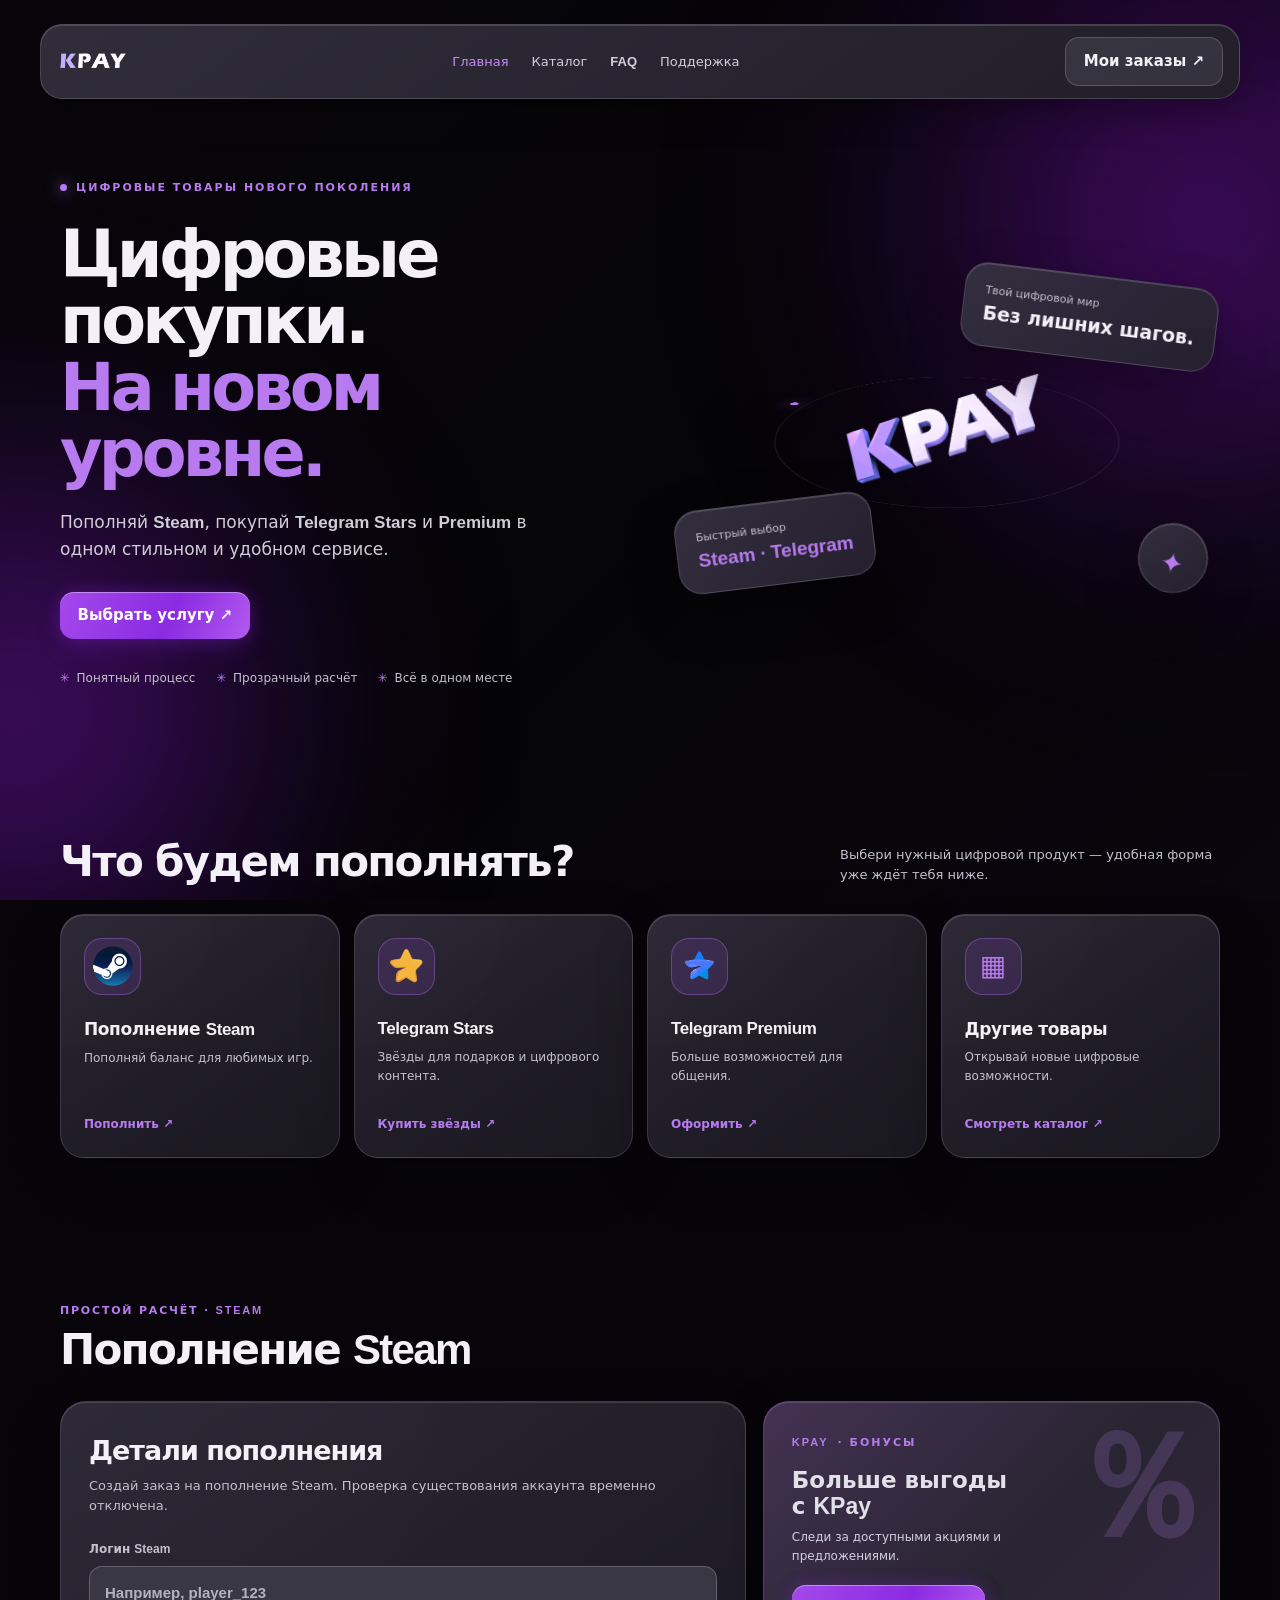
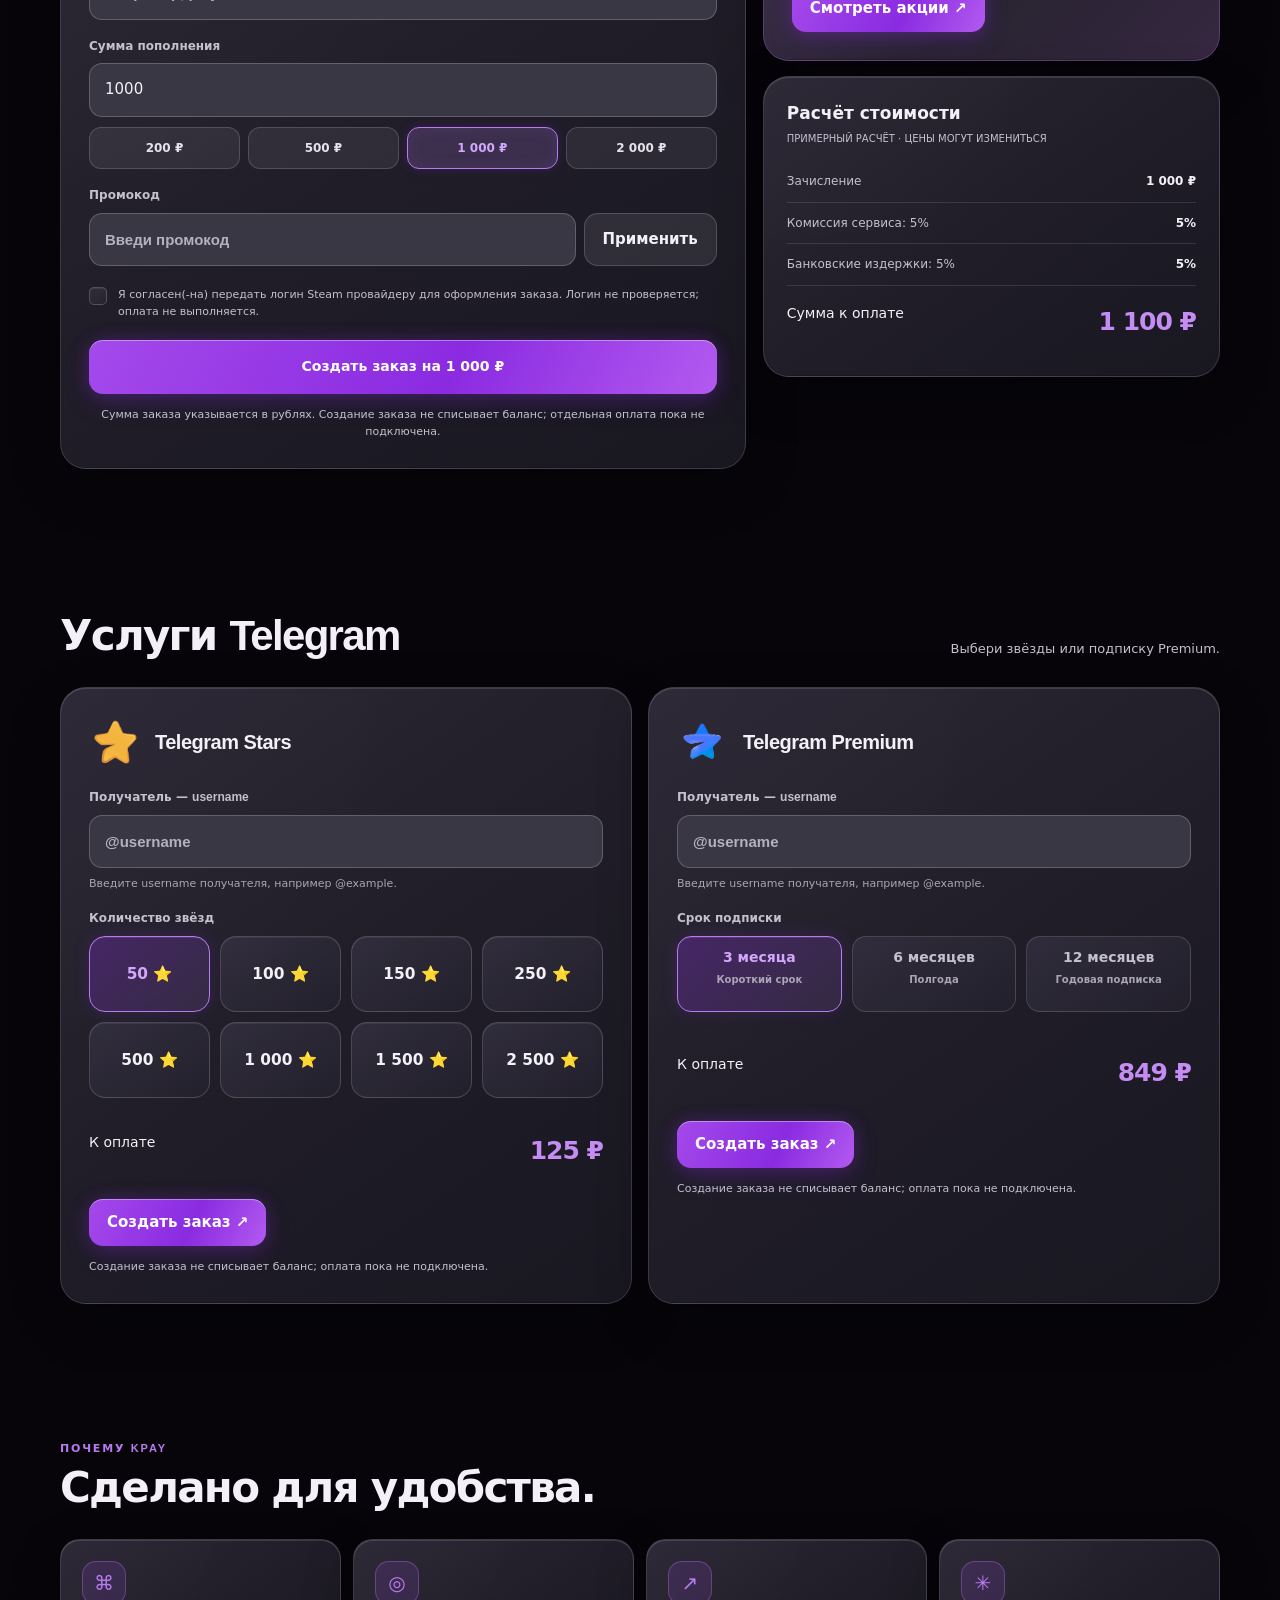
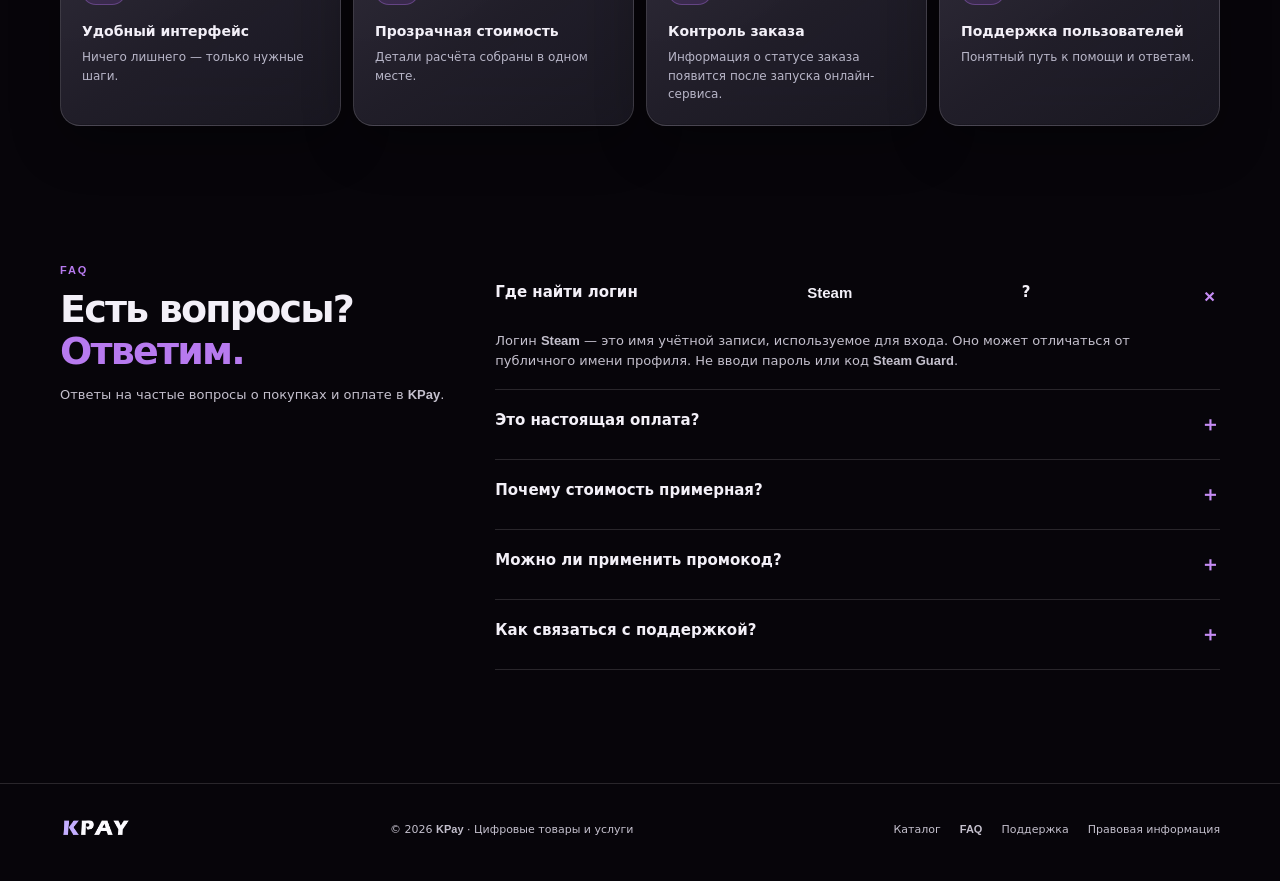
==== commit 8af7aba2: "Add files via upload" ====
--- a/index.html
+++ b/index.html
@@ -3,64 +3,58 @@
 <head>
 <meta charset="utf-8"><meta name="viewport" content="width=device-width,initial-scale=1">
 <meta name="theme-color" content="#07050A"><title>KPay — цифровые покупки на новом уровне</title>
-<link rel="stylesheet" href="style.css">
+<link rel="stylesheet" href="style.css?v=20261022-11">
 </head>
 <body class="home-page">
 <div class="ambient-orbs" aria-hidden="true"><span class="ambient-orb ambient-orb-left"></span><span class="ambient-orb ambient-orb-right"></span></div>
 <header class="nav">
 <a class="brand" href="#home" aria-label="KPay — главная"><img class="brand-logo" src="images/logo.png" alt="KPay"></a>
-<nav class="navlinks" aria-label="Основная навигация"><a class="active" href="#home">Главная</a><a href="#catalog">Каталог</a><a href="#how">Как это работает</a><a href="#faq"><span lang="en">FAQ</span></a><a href="#footer">Поддержка</a></nav>
+<nav class="navlinks" aria-label="Основная навигация"><a class="active" href="#home">Главная</a><a href="#catalog">Каталог</a><a href="#faq"><span lang="en">FAQ</span></a><a href="#footer">Поддержка</a></nav>
 <a class="orders" href="buy.html">Мои заказы ↗</a>
 <button class="menu" id="menu" aria-label="Открыть меню" aria-expanded="false">☰</button>
 </header>
-<nav class="mobile-nav" id="mobileNav" aria-label="Мобильная навигация"><a href="#home">Главная</a><a href="#catalog">Каталог</a><a href="#how">Как это работает</a><a href="#faq"><span lang="en">FAQ</span></a><a href="#footer">Поддержка</a><a href="buy.html">Мои заказы</a><a href="#steam">Пополнение <span lang="en">Steam</span></a></nav>
+<nav class="mobile-nav" id="mobileNav" aria-label="Мобильная навигация"><a href="#home">Главная</a><a href="#catalog">Каталог</a><a href="#faq"><span lang="en">FAQ</span></a><a href="#footer">Поддержка</a><a href="buy.html">Мои заказы</a></nav>
 <main>
 <div class="wrap">
 <section class="hero" id="home">
 <div class="hero-copy"><div class="eyebrow"><i class="pulse"></i> Цифровые товары нового поколения</div>
 <h1>Цифровые покупки.<br><span>На новом уровне.</span></h1>
 <p>Пополняй <span lang="en">Steam</span>, покупай <span lang="en">Telegram Stars</span> и <span lang="en">Premium</span> в одном стильном и удобном сервисе.</p>
-<div class="actions"><a class="btn btn-primary" href="#catalog">Выбрать услугу ↗</a><a class="btn btn-secondary" href="#how">Как это работает</a></div>
+<div class="actions"><a class="btn btn-primary" href="#catalog">Выбрать услугу ↗</a></div>
 <div class="trust"><span><b class="check">✳</b> Понятный процесс</span><span><b class="check">✳</b> Прозрачный расчёт</span><span><b class="check">✳</b> Всё в одном месте</span></div></div>
 <div class="art" aria-label="Декоративная композиция из стеклянных цифровых объектов"><div class="orbit"></div><img class="coin" src="images/sio.png" alt="sio"><div class="float-card fc1"><small>Твой цифровой мир</small><strong>Без лишних шагов.</strong></div><div class="float-card fc2"><small>Быстрый выбор</small><strong class="mint-text" lang="en">Steam · Telegram</strong></div><div class="float-card fc3">✦</div></div>
 </section>
 <section id="catalog"><div class="section-head"><div><h2>Что будем пополнять?</h2></div><p>Выбери нужный цифровой продукт — удобная форма уже ждёт тебя ниже.</p></div>
 <div class="catalog">
 <article class="product glass"><div class="picon"><img class="product-logo" src="images/steam.png" alt=""></div><h3>Пополнение <span lang="en">Steam</span></h3><p>Пополняй баланс для любимых игр.</p><a class="text-btn" href="#steam">Пополнить <span>↗</span></a></article>
-<article class="product glass"><div class="picon"><img class="product-logo" src="images/asda.png" alt=""></div><h3 lang="en">Telegram Stars</h3><p>Звёзды для подарков и цифрового контента.</p><a class="text-btn" href="#stars">Купить звёзды <span>↗</span></a></article>
-<article class="product glass"><div class="picon"><img class="product-logo" src="images/sad.png" alt=""></div><h3 lang="en">Telegram Premium</h3><p>Больше возможностей для общения.</p><a class="text-btn" href="#premium">Оформить <span>↗</span></a></article>
-<article class="product glass"><div class="picon">▦</div><h3>Другие товары</h3><p>Открывай новые цифровые возможности.</p><a class="text-btn" href="#other">Смотреть каталог <span>↗</span></a></article>
+<article class="product glass"><div class="picon"><img class="product-logo" src="images/asda.png" alt=""></div><h3 lang="en">Telegram Stars</h3><p>Звёзды для подарков и цифрового контента.</p><a class="text-btn" href="stars.html">Купить звёзды <span>↗</span></a></article>
+<article class="product glass"><div class="picon"><img class="product-logo" src="images/sad.png" alt=""></div><h3 lang="en">Telegram Premium</h3><p>Больше возможностей для общения.</p><a class="text-btn" href="premium.html">Оформить <span>↗</span></a></article>
+<article class="product glass"><div class="picon">▦</div><h3>Другие товары</h3><p>Открывай новые цифровые возможности.</p><a class="text-btn" href="#catalog">Смотреть каталог <span>↗</span></a></article>
 </div></section>
 <section class="steam" id="steam"><div class="section-head"><div><div class="kicker">Простой расчёт · <span lang="en">Steam</span></div><h2>Пополнение <span lang="en">Steam</span></h2></div></div>
-<div class="form-layout"><form class="panel glass" id="steamForm"><h2>Детали пополнения</h2><p class="sub">Заполни форму, чтобы увидеть пример расчёта.</p>
-<div class="field"><label for="login">Логин <span lang="en">Steam</span></label><input id="login" placeholder="Например, player_123" autocomplete="off" lang="en"></div>
+<div class="form-layout"><form class="panel glass" id="steamForm"><h2>Детали пополнения</h2><p class="sub">Создай заказ на пополнение Steam. Проверка существования аккаунта временно отключена.</p>
+<div class="field"><label for="login">Логин <span lang="en">Steam</span></label><div class="steam-login-control"><input id="login" placeholder="Например, player_123" autocomplete="off" lang="en"></div></div>
 <div class="field"><label for="amount">Сумма пополнения</label><input id="amount" type="number" min="100" max="100000" step="50" value="1000"><div class="amounts amounts-spaced"><button type="button" class="amount" data-amount="200">200 ₽</button><button type="button" class="amount" data-amount="500">500 ₽</button><button type="button" class="amount selected" data-amount="1000">1 000 ₽</button><button type="button" class="amount" data-amount="2000">2 000 ₽</button></div></div>
 <div class="field"><label for="promo">Промокод</label><div class="promo-row"><input id="promo" placeholder="Введи промокод" lang="en"><button class="btn btn-secondary" type="button" id="applyPromo">Применить</button></div><div id="promoMsg" class="hint promo-message"></div></div>
-<div class="field"><span class="field-label">Способ оплаты</span><div class="payment-options">
-<button type="button" class="pay-option selected" data-pay="СБП" aria-pressed="true"><img class="payment-logo" src="images/sbp.png" alt=""><span class="payment-copy"><strong>СБП</strong><span class="payment-description">Быстрый перевод через приложение банка</span><span class="payment-caption">Выбранный способ</span></span></button>
-<button type="button" class="pay-option pay-option-disabled" disabled aria-label="Банковская карта — пока недоступна"><span class="card-icon" aria-hidden="true">▤</span><span class="payment-copy"><strong>Банковская карта</strong><span class="payment-description">Оплата картой</span><span class="payment-status">Пока недоступны</span></span></button>
-</div></div>
-<label class="terms"><input type="checkbox" id="agree"><span>Я согласен(-на), что введённые данные используются только для расчёта и не отправляются на сервер.</span></label>
-<button class="btn btn-primary pay-button" type="submit">Посмотреть расчёт — <span id="payAmount">1 090 ₽</span></button><p class="notice">Онлайн-оплата и оформление заказов пока недоступны.</p></form>
+<label class="terms"><input type="checkbox" id="agree"><span>Я согласен(-на) передать логин Steam провайдеру для оформления заказа. Логин не проверяется; оплата не выполняется.</span></label>
+<button class="btn btn-primary pay-button" type="submit">Создать заказ на <span id="payAmount">1 000 ₽</span></button><p class="notice" id="steamNotice" aria-live="polite">Сумма заказа указывается в рублях. Создание заказа не списывает баланс; отдельная оплата пока не подключена.</p></form>
 <aside class="side-stack"><div class="panel glass promo-card"><div class="eyebrow"><span lang="en">KPay</span> · бонусы</div><h3>Больше выгоды с <span lang="en">KPay</span></h3><p>Следи за доступными акциями и предложениями.</p><button class="btn btn-primary" type="button" data-toast="Акции появятся позже">Смотреть акции ↗</button></div>
-<div class="panel glass summary"><h3>Расчёт стоимости</h3><div class="estimate-label">ПРИМЕРНЫЙ РАСЧЁТ · ЦЕНЫ МОГУТ ИЗМЕНИТЬСЯ</div><div class="sumline"><span>Сумма зачисления</span><strong id="credit">1 000 ₽</strong></div><div class="sumline"><span>Комиссия сервиса (7%)</span><strong id="fee">70 ₽</strong></div><div class="sumline"><span>Платёжные издержки (2%)</span><strong id="costs">20 ₽</strong></div><div class="sumline total"><span>Сумма к оплате</span><strong id="total">1 090 ₽</strong></div></div></aside></div></section>
+<div class="panel glass summary"><h3>Расчёт стоимости</h3><div class="estimate-label">ПРИМЕРНЫЙ РАСЧЁТ · ЦЕНЫ МОГУТ ИЗМЕНИТЬСЯ</div><div class="sumline"><span>Зачисление</span><strong id="credit">1 000 ₽</strong></div><div class="sumline"><span>Комиссия сервиса: 5%</span><strong>5%</strong></div><div class="sumline"><span>Банковские издержки: 5%</span><strong>5%</strong></div><div class="sumline total"><span>Сумма к оплате</span><strong id="total">1 100 ₽</strong></div></div></aside></div></section>
 <section id="telegram"><div class="section-head"><div><h2>Услуги <span lang="en">Telegram</span></h2></div><p>Выбери звёзды или подписку Premium.</p></div><div class="telegram-products">
-<article class="panel glass telegram-product" id="stars"><div class="telegram-product-head"><img class="telegram-product-logo" src="images/asda.png" alt=""><h3 lang="en">Telegram Stars</h3></div><div class="field"><label for="recipient">Получатель — <span lang="en">username</span></label><input id="recipient" placeholder="@username" lang="en"></div><div class="field"><span class="field-label">Количество звёзд</span><div class="amounts" id="starAmounts"><button class="amount selected" data-stars="50" type="button">50 ✦</button><button class="amount" data-stars="100" type="button">100 ✦</button><button class="amount" data-stars="250" type="button">250 ✦</button><button class="amount" data-stars="500" type="button">500 ✦</button></div></div><div class="sumline total"><span>Примерная стоимость</span><strong id="starTotal">125 ₽</strong></div><button class="btn btn-primary action-spaced" type="button" data-order-type="stars">Продолжить ↗</button><p class="notice notice-left">Расчёт по ставке 2,5 ₽ за звезду; итоговая цена может отличаться.</p></article>
-<article class="panel glass telegram-product" id="premium"><div class="telegram-product-head"><img class="telegram-product-logo" src="images/sad.png" alt=""><h3 lang="en">Telegram Premium</h3></div><div class="field"><label for="premiumUser">Получатель — <span lang="en">username</span></label><input id="premiumUser" placeholder="@username" lang="en"></div><div class="field"><span class="field-label" id="periodLabel">Срок подписки</span><div class="duration-select"><button class="duration-trigger" type="button" id="periodToggle" aria-haspopup="listbox" aria-expanded="false" aria-labelledby="periodLabel periodValue"><span class="duration-current"><strong id="periodValue">3 месяца</strong><span id="periodPrice">849 ₽</span></span><svg class="duration-chevron" aria-hidden="true" viewBox="0 0 16 16"><path d="m4 6 4 4 4-4"/></svg></button><div class="duration-menu" id="periodOptions" role="listbox" aria-labelledby="periodLabel" hidden><button class="duration-option selected" type="button" role="option" aria-selected="true" data-period="3"><span>3 месяца</span><strong>849 ₽</strong></button><button class="duration-option" type="button" role="option" aria-selected="false" data-period="6"><span>6 месяцев</span><strong>1 599 ₽</strong></button><button class="duration-option" type="button" role="option" aria-selected="false" data-period="12"><span>12 месяцев</span><strong>2 999 ₽</strong></button></div></div></div><div class="sumline total"><span>Примерная стоимость</span><strong id="premiumTotal">849 ₽</strong></div><button class="btn btn-primary action-spaced" type="button" data-order-type="premium">Продолжить ↗</button><p class="notice notice-left">Стоимость зависит от выбранного срока подписки.</p></article>
+<article class="panel glass telegram-product" id="stars"><div class="telegram-product-head"><img class="telegram-product-logo" src="images/asda.png" alt=""><h3 lang="en">Telegram Stars</h3></div><div class="field"><label for="recipient">Получатель — <span lang="en">username</span></label><input id="recipient" placeholder="@username" maxlength="33" autocomplete="off" lang="en"><span class="input-hint">Введите username получателя, например @example.</span></div><div class="field"><span class="field-label">Количество звёзд</span><div class="amounts star-amounts" id="starAmounts"><button class="amount selected" data-stars="50" data-service-id="2249" type="button" aria-pressed="true"><span class="amount-count">50 ⭐</span></button><button class="amount" data-stars="100" data-service-id="2250" type="button" aria-pressed="false"><span class="amount-count">100 ⭐</span></button><button class="amount" data-stars="150" data-service-id="2251" type="button" aria-pressed="false"><span class="amount-count">150 ⭐</span></button><button class="amount" data-stars="250" data-service-id="2252" type="button" aria-pressed="false"><span class="amount-count">250 ⭐</span></button><button class="amount" data-stars="500" data-service-id="2253" type="button" aria-pressed="false"><span class="amount-count">500 ⭐</span></button><button class="amount" data-stars="1000" data-service-id="2254" type="button" aria-pressed="false"><span class="amount-count">1 000 ⭐</span></button><button class="amount" data-stars="1500" data-service-id="2255" type="button" aria-pressed="false"><span class="amount-count">1 500 ⭐</span></button><button class="amount" data-stars="2500" data-service-id="2256" type="button" aria-pressed="false"><span class="amount-count">2 500 ⭐</span></button></div></div><div class="sumline total"><span>К оплате</span><strong id="starTotal">125 ₽</strong></div><button class="btn btn-primary action-spaced" type="button" data-order-type="stars">Создать заказ ↗</button><p class="notice notice-left" id="starsNotice" aria-live="polite">Создание заказа не списывает баланс; оплата пока не подключена.</p></article>
+<article class="panel glass telegram-product" id="premium"><div class="telegram-product-head"><img class="telegram-product-logo" src="images/sad.png" alt=""><h3 lang="en">Telegram Premium</h3></div><div class="field"><label for="premiumUser">Получатель — <span lang="en">username</span></label><input id="premiumUser" placeholder="@username" maxlength="33" autocomplete="off" lang="en"><span class="input-hint">Введите username получателя, например @example.</span></div><fieldset class="field duration-field"><legend class="field-label">Срок подписки</legend><div class="premium-options" id="periodOptions" role="radiogroup" aria-label="Срок подписки"><label class="duration-choice selected"><input type="radio" name="period" value="3" data-period="3" data-service-id="2246" checked><span class="duration-choice-main"><strong>3 месяца</strong><span>Короткий срок</span></span></label><label class="duration-choice"><input type="radio" name="period" value="6" data-period="6" data-service-id="2247"><span class="duration-choice-main"><strong>6 месяцев</strong><span>Полгода</span></span></label><label class="duration-choice"><input type="radio" name="period" value="12" data-period="12" data-service-id="2248"><span class="duration-choice-main"><strong>12 месяцев</strong><span>Годовая подписка</span></span></label></div></fieldset><span id="periodValue" class="visually-hidden">3 месяца</span><div class="sumline total"><span>К оплате</span><strong id="premiumTotal">849 ₽</strong></div><button class="btn btn-primary action-spaced" type="button" data-order-type="premium">Создать заказ ↗</button><p class="notice notice-left" id="premiumNotice" aria-live="polite">Создание заказа не списывает баланс; оплата пока не подключена.</p></article>
 </div></section>
-<section id="other"><div class="section-head"><div><h2>Всё цифровое — в одном месте.</h2></div></div><div class="panel glass ecosystem-panel"><div><h3 class="ecosystem-title">Больше сервисов впереди</h3><p class="ecosystem-description">Каталог будет расширяться — сохраняя тот же простой опыт.</p></div><button class="btn btn-secondary" data-toast="Новые товары появятся позже">Следить за обновлениями ↗</button></div></section>
-<section id="how"><div class="section-head"><div><div class="kicker">Без лишних сложностей</div><h2>Как это работает</h2></div><p>Четыре понятных шага от выбора услуги до проверки расчёта.</p></div><div class="steps"><article class="step glass"><div class="num">01 / ВЫБОР</div><h3>Выбери услугу</h3><p>Найди нужный цифровой продукт в каталоге.</p></article><article class="step glass"><div class="num">02 / ДАННЫЕ</div><h3>Укажи данные</h3><p>Заполни необходимые поля формы.</p></article><article class="step glass"><div class="num">03 / ПРОВЕРКА</div><h3>Проверь стоимость</h3><p>Посмотри пример расчёта до продолжения.</p></article><article class="step glass"><div class="num">04 / КОНТРОЛЬ</div><h3>Будь в курсе</h3><p>Информация о статусе заказа появится после запуска онлайн-сервиса.</p></article></div></section>
 <section><div class="section-head"><div><div class="kicker">Почему <span lang="en">KPay</span></div><h2>Сделано для удобства.</h2></div></div><div class="benefits"><article class="benefit glass"><div class="picon">⌘</div><h3>Удобный интерфейс</h3><p>Ничего лишнего — только нужные шаги.</p></article><article class="benefit glass"><div class="picon">◎</div><h3>Прозрачная стоимость</h3><p>Детали расчёта собраны в одном месте.</p></article><article class="benefit glass"><div class="picon">↗</div><h3>Контроль заказа</h3><p>Информация о статусе заказа появится после запуска онлайн-сервиса.</p></article><article class="benefit glass"><div class="picon">✳</div><h3>Поддержка пользователей</h3><p>Понятный путь к помощи и ответам.</p></article></div></section>
 <section id="faq"><div class="faq-grid"><div><div class="kicker" lang="en">FAQ</div><h2>Есть вопросы?<br><span class="faq-highlight">Ответим.</span></h2><p>Ответы на частые вопросы о покупках и оплате в <span lang="en">KPay</span>.</p></div><div>
 <div class="faq-item open"><button class="faq-q" aria-expanded="true">Где найти логин <span lang="en">Steam</span>?<span>＋</span></button><div class="faq-a">Логин <span lang="en">Steam</span> — это имя учётной записи, используемое для входа. Оно может отличаться от публичного имени профиля. Не вводи пароль или код <span lang="en">Steam Guard</span>.</div></div>
-<div class="faq-item"><button class="faq-q" aria-expanded="false">Это настоящая оплата?<span>＋</span></button><div class="faq-a">Онлайн-оплата и оформление заказов пока недоступны. Когда сервис будет готов, мы обновим эту страницу.</div></div>
+<div class="faq-item"><button class="faq-q" aria-expanded="false">Это настоящая оплата?<span>＋</span></button><div class="faq-a">Заказ создаётся у поставщика, но списание средств и пополнение выполняются отдельным шагом и пока не подключены.</div></div>
 <div class="faq-item"><button class="faq-q" aria-expanded="false">Почему стоимость примерная?<span>＋</span></button><div class="faq-a">Это предварительный расчёт, а не окончательная цена.</div></div>
-<div class="faq-item"><button class="faq-q" aria-expanded="false">Можно ли применить промокод?<span>＋</span></button><div class="faq-a">Промокод <span lang="en">KPay10</span> уменьшает сумму в расчёте на 10%. Онлайн-оплата пока недоступна.</div></div>
+<div class="faq-item"><button class="faq-q" aria-expanded="false">Можно ли применить промокод?<span>＋</span></button><div class="faq-a">Промокод <span lang="en">KPay10</span> уменьшает предварительный расчёт на 10%. Это не скидка поставщика и пока не применяется к онлайн-оплате.</div></div>
 <div class="faq-item"><button class="faq-q" aria-expanded="false">Как связаться с поддержкой?<span>＋</span></button><div class="faq-a">Контакты поддержки появятся здесь позже.</div></div>
 </div></div></section>
 </div>
 </main>
-<footer id="footer"><div class="wrap foot"><a class="brand" href="#home" aria-label="KPay — главная"><img class="brand-logo" src="images/logo.png" alt="KPay"></a><div>© 2026 <span lang="en">KPay</span> · Цифровые товары и услуги</div><nav class="footlinks"><a href="#catalog">Каталог</a><a href="#how">Как это работает</a><a href="#faq"><span lang="en">FAQ</span></a><a href="#footer" data-toast="Контакты поддержки появятся позже">Поддержка</a><a href="#footer" data-toast="Правовая информация появится позже">Правовая информация</a></nav></div></footer>
+<footer id="footer"><div class="wrap foot"><a class="brand" href="#home" aria-label="KPay — главная"><img class="brand-logo" src="images/logo.png" alt="KPay"></a><div>© 2026 <span lang="en">KPay</span> · Цифровые товары и услуги</div><nav class="footlinks"><a href="#catalog">Каталог</a><a href="#faq"><span lang="en">FAQ</span></a><a href="#footer" data-toast="Контакты поддержки появятся позже">Поддержка</a><a href="#footer" data-toast="Правовая информация появится позже">Правовая информация</a></nav></div></footer>
 <div class="toast" id="toast" role="status" aria-live="polite"></div>
-<script src="script.js?v=20261021"></script>
+<script src="script.js?v=20261022-11"></script>
 </body></html>
--- a/style.css
+++ b/style.css
@@ -293,6 +293,18 @@
 .btn-secondary,.orders{background:rgba(243,240,248,.09);color:var(--snow);border-color:rgba(243,240,248,.18)}
 .btn-secondary:hover,.orders:hover,.amount:hover,.menu:hover{border-color:#B77AEF;box-shadow:0 0 16px rgba(138,43,225,.2),0 0 30px rgba(138,43,225,.11)}
 .float-card{background:linear-gradient(135deg,rgba(53,48,65,.97),rgba(37,33,47,.96));border-color:rgba(243,240,248,.17);box-shadow:inset 0 1px rgba(243,240,248,.16),0 20px 50px rgba(0,0,0,.35)}
+@media(max-width:680px){.art .orbit{z-index:0}.art .float-card{z-index:1}.art .coin{z-index:2}}
+.steam-order-page{padding-top:54px;min-height:calc(100vh - 220px)}
+.steam-order-page>.section-head{align-items:center;margin-bottom:24px}
+.steam-order-page .section-head h1{font-size:clamp(38px,5vw,56px);letter-spacing:-2.8px;margin:8px 0 0}
+.steam-order-page .section-head p{max-width:320px}
+@media(max-width:680px){.steam-order-page{padding-top:32px}.steam-order-page>.section-head{display:block}.steam-order-page .section-head h1{font-size:40px}.steam-order-page .section-head p{margin-top:14px}}
+.telegram-order-page .nav{animation:telegram-page-enter .55s ease-out both}
+.telegram-order-page .steam-order-page>.section-head{animation:telegram-page-enter .6s .08s ease-out both}
+.telegram-order-page .telegram-product{animation:telegram-page-enter .65s .16s ease-out both}
+.telegram-order-page .summary{animation:telegram-page-enter .65s .24s ease-out both}
+@keyframes telegram-page-enter{from{opacity:0;transform:translateY(18px)}to{opacity:1;transform:translateY(0)}}
+@media(prefers-reduced-motion:reduce){.telegram-order-page .nav,.telegram-order-page .steam-order-page>.section-head,.telegram-order-page .telegram-product,.telegram-order-page .summary{animation:none}}
 .picon{background:rgba(154,77,222,.16);border-color:rgba(183,122,239,.34)}
 .product:hover{border-color:rgba(183,122,239,.58)}
 .field input,.field select{background:#3A3744;color:#F3F0F8;border-color:rgba(243,240,248,.22)}
@@ -310,6 +322,92 @@
 .sumline{border-color:rgba(243,240,248,.12)}
 .sumline strong{color:#F3F0F8}
 .sumline.total strong{color:#C58CF4}
+.telegram-order-page .steam-order-page{padding-top:44px}
+.telegram-order-page .steam-order-page>.section-head{align-items:end;margin-bottom:26px}
+.telegram-order-page .steam-order-page>.section-head p{max-width:390px;margin-bottom:4px;color:#C6C1D0;line-height:1.65}
+.telegram-order-page .steam-order-page .section-head h1{font-size:clamp(38px,5vw,54px);letter-spacing:-2.8px}
+.telegram-order-page .form-layout{grid-template-columns:minmax(0,1.12fr) minmax(290px,.88fr);gap:20px}
+.telegram-order-page .telegram-product{padding:32px}
+.telegram-order-page .telegram-product-head{gap:16px;margin-bottom:28px}
+.telegram-order-page .telegram-product-head h2{margin:3px 0 0;font-size:24px}
+.telegram-order-page .telegram-product-head .kicker{font-size:10px}
+.telegram-order-page .field{margin:22px 0}
+.telegram-order-page .field input{min-height:52px}
+.visually-hidden{position:absolute!important;width:1px!important;height:1px!important;padding:0!important;margin:-1px!important;overflow:hidden!important;clip:rect(0,0,0,0)!important;white-space:nowrap!important;border:0!important}
+.input-hint{display:block;margin-top:8px;color:#AAA4B5;font-size:11px;line-height:1.5}
+.star-amounts{grid-template-columns:repeat(4,minmax(0,1fr));gap:10px}
+.star-amounts .amount{min-width:0;min-height:76px;padding:10px 5px;display:flex;align-items:center;justify-content:center;gap:8px;text-align:center;border-radius:16px;background:linear-gradient(145deg,rgba(53,49,65,.82),rgba(37,34,47,.72));box-shadow:inset 0 1px rgba(243,240,248,.07);transition:transform .18s,border-color .18s,background .18s,box-shadow .18s}
+.star-amounts .amount:hover{transform:translateY(-2px);border-color:rgba(183,122,239,.54);box-shadow:inset 0 1px rgba(243,240,248,.1),0 8px 18px rgba(0,0,0,.16)}
+.star-amounts .amount:focus-visible{outline:2px solid #C58CF4;outline-offset:3px}
+.star-amounts .amount-count{font-size:clamp(12px,1.2vw,16px);font-weight:800;line-height:1.2;color:#F3F0F8;white-space:nowrap}
+.star-amounts .amount.selected{background:linear-gradient(135deg,rgba(138,43,225,.3),rgba(183,122,239,.12));border-color:#B77AEF;box-shadow:inset 0 1px rgba(243,240,248,.1),0 0 16px rgba(138,43,225,.18)}
+.star-amounts .amount.selected .amount-count{color:#D3A7FB}
+.premium-options{display:grid;grid-template-columns:repeat(3,minmax(0,1fr));gap:10px}
+.premium-options .duration-choice{min-height:76px;align-items:center;padding:10px}
+.premium-options .duration-choice-main{justify-items:center;text-align:center}
+.premium-options .duration-choice-main strong{font-size:14px}
+.premium-options .duration-choice-main>span{font-size:10px}
+.premium-options .duration-choice-price{display:none}
+.premium-options .duration-choice:focus-within{outline:2px solid #C58CF4;outline-offset:3px}
+.premium-options .duration-choice input{position:absolute;width:1px;height:1px;margin:0;padding:0;opacity:0}
+.premium-options .duration-choice.selected{border-color:#B77AEF;background:linear-gradient(135deg,rgba(138,43,225,.3),rgba(183,122,239,.12));box-shadow:inset 0 1px rgba(243,240,248,.1),0 0 16px rgba(138,43,225,.18)}
+.premium-options .duration-choice.selected .duration-choice-main strong{color:#D3A7FB}
+.telegram-order-page .order-summary{position:sticky;top:112px;padding:28px}
+.summary-title{margin-bottom:18px}
+.summary-step{color:#C58CF4;font-size:10px;font-weight:850;letter-spacing:1.6px}
+.summary-title h2{margin:5px 0 0;font-size:23px;letter-spacing:-.6px}
+.telegram-order-page .order-summary .sumline{padding:14px 0;font-size:13px}
+.telegram-order-page .order-summary .sumline strong{max-width:62%;overflow-wrap:anywhere;text-align:right}
+.telegram-order-page .order-summary .sumline.total{align-items:center;padding:20px 0 18px}
+.telegram-order-page .order-summary .sumline.total strong{font-size:30px}
+.order-submit{width:100%;min-height:52px;display:flex;align-items:center;justify-content:center;gap:8px;margin-top:8px;font-size:14px}
+.order-submit span{font-size:17px;transition:transform .18s}
+.order-submit:hover span{transform:translate(2px,-2px)}
+.summary-footnote{margin:13px 0 0;color:#AAA4B5;font-size:11px;line-height:1.55;text-align:center}
+.duration-field{min-width:0;padding:0;border:0}
+.duration-field legend{padding:0}
+.duration-options{display:grid;grid-template-columns:repeat(3,minmax(0,1fr));gap:9px}
+.duration-choice{position:relative;min-width:0;min-height:104px;display:flex;flex-direction:column;align-items:flex-start;justify-content:center;gap:8px;padding:12px;border:1px solid rgba(243,240,248,.15);border-radius:14px;background:linear-gradient(145deg,rgba(53,49,65,.78),rgba(37,34,47,.68));cursor:pointer;transition:border-color .18s,background .18s,box-shadow .18s,transform .18s}
+.duration-choice:hover{transform:translateY(-1px);border-color:rgba(183,122,239,.46)}
+.duration-choice.selected{border-color:rgba(183,122,239,.82);background:linear-gradient(120deg,rgba(138,43,225,.2),rgba(183,122,239,.07));box-shadow:inset 0 0 18px rgba(183,122,239,.08),0 0 16px rgba(138,43,225,.09)}
+.telegram-order-page .duration-choice input{position:absolute;width:1px;height:1px;min-height:0;margin:0;padding:0;opacity:0}
+.duration-choice:focus-within{outline:2px solid #C58CF4;outline-offset:3px}
+.duration-choice-main{display:grid;gap:3px}
+.duration-choice-main strong{font-size:13px}
+.duration-choice-main>span{color:#AAA4B5;font-size:10px}
+.duration-choice-price{color:#D3A7FB;font-size:14px;font-weight:800;white-space:nowrap}
+.telegram-order-page footer{margin-top:32px}
+@media(max-width:680px){
+ .telegram-order-page .steam-order-page{padding-top:28px}
+ .telegram-order-page .steam-order-page>.section-head{display:block;margin-bottom:20px}
+ .telegram-order-page .steam-order-page .section-head h1{font-size:clamp(34px,9vw,42px);letter-spacing:-1.8px}
+ .telegram-order-page .steam-order-page>.section-head p{margin-top:10px;font-size:12px}
+ .telegram-order-page .form-layout{grid-template-columns:minmax(0,1fr);gap:14px}
+ .telegram-order-page .telegram-product{padding:22px}
+ .telegram-order-page .telegram-product-head{margin-bottom:22px}
+ .telegram-order-page .order-summary{position:static;padding:22px}
+ .telegram-order-page .amount{min-height:88px;padding:11px}
+ .duration-choice{min-height:88px;align-items:center;gap:6px;padding:8px 5px}
+ .duration-choice-main{justify-items:center}
+ .duration-choice-main strong{font-size:11px;white-space:nowrap}
+ .duration-choice-main>span{display:none}
+ .duration-choice-price{font-size:12px}
+}
+@media(max-width:480px){
+ .star-amounts{grid-template-columns:repeat(2,minmax(0,1fr))}
+ .star-amounts .amount{min-height:64px;padding:10px}
+ .star-amounts .amount-count{font-size:15px}
+}
+.steam-login-control{position:relative}
+.steam-login-control>input{padding-right:52px}
+.steam-login-error[hidden]{display:none}
+.steam-login-error{position:absolute;top:50%;right:13px;transform:translateY(-50%)}
+.steam-login-error-icon{width:25px;height:25px;display:grid;place-items:center;padding:0;border:0;border-radius:50%;background:#E53945;color:#fff;font-size:17px;font-weight:850;line-height:1;box-shadow:0 0 12px rgba(229,57,69,.35)}
+.steam-login-error-icon:focus-visible{outline:2px solid #FF858B;outline-offset:3px}
+.steam-login-error-tooltip{position:absolute;z-index:8;right:-4px;top:calc(100% + 10px);width:max-content;max-width:min(260px,75vw);padding:9px 12px;border:1px solid rgba(255,107,114,.42);border-radius:10px;background:#33242B;color:#FFE5E6;font-size:12px;font-weight:600;line-height:1.4;box-shadow:0 10px 25px rgba(0,0,0,.32);opacity:0;visibility:hidden;transform:translateY(-3px);transition:opacity .16s,transform .16s,visibility .16s}
+.steam-login-error-tooltip:before{content:"";position:absolute;right:11px;bottom:100%;border:6px solid transparent;border-bottom-color:rgba(255,107,114,.42)}
+.steam-login-error-icon:hover+.steam-login-error-tooltip,.steam-login-error-icon:focus-visible+.steam-login-error-tooltip{opacity:1;visibility:visible;transform:translateY(0)}
+.pay-option:focus-visible{outline:2px solid var(--mint);outline-offset:3px}
 .faq-item,footer{border-color:rgba(243,240,248,.14)}
 .faq-q{color:var(--snow)}
 .notice{font-size:11px}
